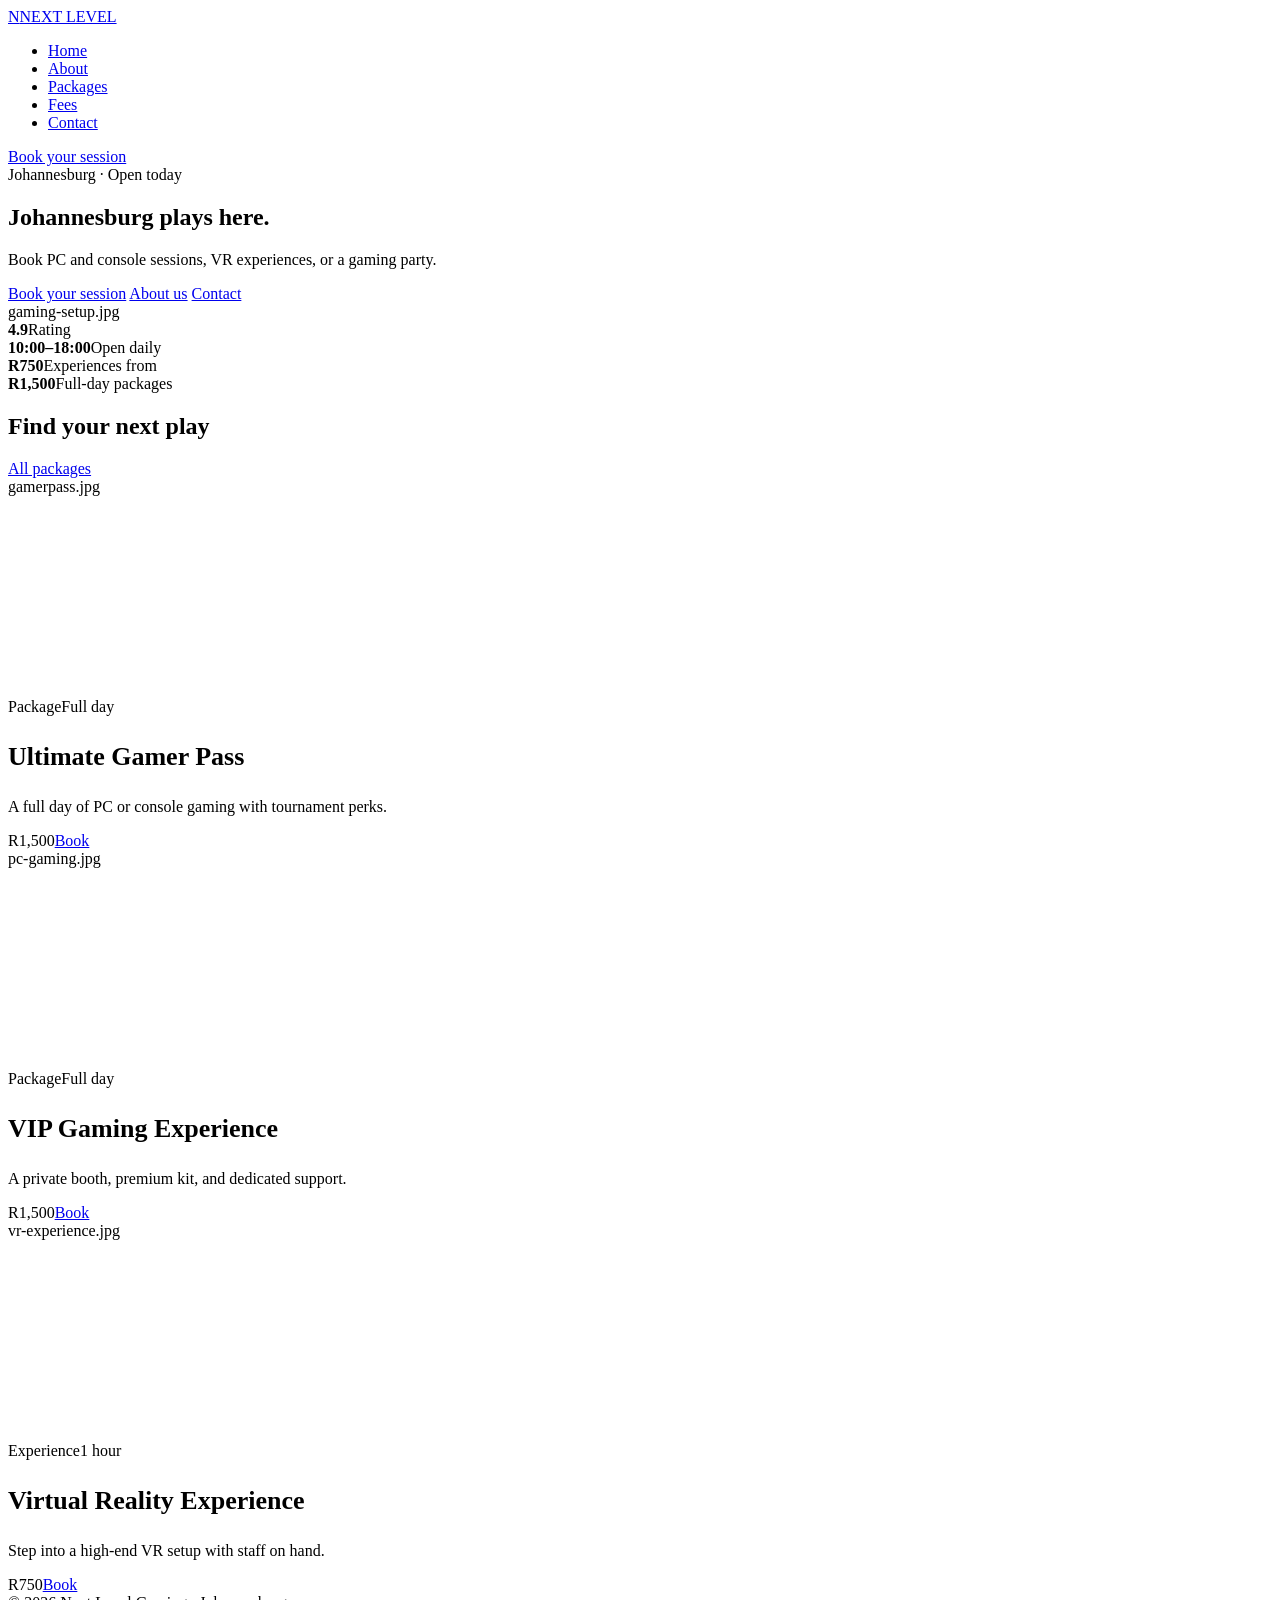
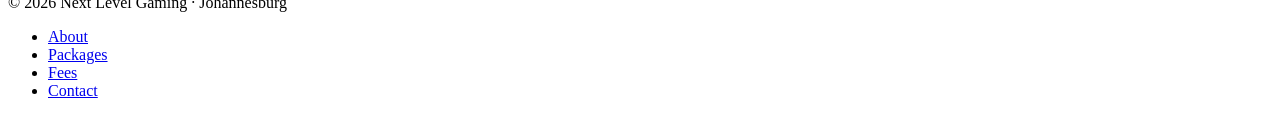
==== index.html @ 725947ea "first commit" ====
<!DOCTYPE html>
<html lang="en">
<head>
  <meta charset="UTF-8">
  <meta name="viewport" content="width=device-width, initial-scale=1.0">
  <title>Next Level Gaming | Johannesburg</title>
  <link rel="preconnect" href="https://fonts.googleapis.com">
  <link rel="preconnect" href="https://fonts.gstatic.com" crossorigin>
  <link href="https://fonts.googleapis.com/css2?family=Gelasio:wght@700&family=Inter:wght@400;500;600;700&family=JetBrains+Mono&display=swap" rel="stylesheet">

</head>
<body>
  <header>
    <div class="container nav-bar">
      <a href="index.html" class="logo"><span class="logo-mark">N</span><span class="logo-text">NEXT LEVEL</span></a>
      <nav aria-label="Main">
        <ul>
          <li><a href="index.html" aria-current="page">Home</a></li>
          <li><a href="about.html">About</a></li>
          <li><a href="courses.html">Packages</a></li>
          <li><a href="fees.html">Fees</a></li>
          <li><a href="contact.html">Contact</a></li>
        </ul>
      </nav>
      <div class="nav-actions"><a href="courses.html" class="btn serif-btn">Book your session</a></div>
    </div>
  </header>

  <main>
    <section class="container hero">
      <div>
        <span class="eyebrow">Johannesburg · Open today</span>
        <h1>Johannesburg plays here.</h1>
        <p class="lead">Book PC and console sessions, VR experiences, or a gaming party.</p>
        <div class="hero-actions">
          <a href="courses.html" class="btn serif-btn">Book your session</a>
          <a href="about.html" class="btn-outline">About us</a>
          <a href="contact.html" class="btn-outline">Contact</a>
        </div>
      </div>
      <div class="img" role="img" aria-label="Photo of the gaming setup">gaming-setup.jpg</div>
    </section>

    <section class="container stats" aria-label="Quick facts">
      <div class="stat"><strong>4.9</strong><span>Rating</span></div>
      <div class="stat"><strong>10:00–18:00</strong><span>Open daily</span></div>
      <div class="stat"><strong>R750</strong><span>Experiences from</span></div>
      <div class="stat"><strong>R1,500</strong><span>Full-day packages</span></div>
    </section>

    <section class="container featured">
      <div class="section-head">
        <h2>Find your next play</h2>
        <a href="courses.html">All packages</a>
      </div>
      <div class="grid">
        <article class="card">
          <div class="img" style="height: 220px">gamerpass.jpg</div>
          <div class="meta"><span class="eyebrow">Package</span><span>Full day</span></div>
          <h3 style="font-size: 26px">Ultimate Gamer Pass</h3>
          <p>A full day of PC or console gaming with tournament perks.</p>
          <div class="price-row"><span class="price">R1,500</span><a href="courses.html" class="btn">Book</a></div>
        </article>
        <article class="card">
          <div class="img" style="height: 220px">pc-gaming.jpg</div>
          <div class="meta"><span class="eyebrow">Package</span><span>Full day</span></div>
          <h3 style="font-size: 26px">VIP Gaming Experience</h3>
          <p>A private booth, premium kit, and dedicated support.</p>
          <div class="price-row"><span class="price">R1,500</span><a href="courses.html" class="btn">Book</a></div>
        </article>
        <article class="card">
          <div class="img" style="height: 220px">vr-experience.jpg</div>
          <div class="meta"><span class="eyebrow experience">Experience</span><span>1 hour</span></div>
          <h3 style="font-size: 26px">Virtual Reality Experience</h3>
          <p>Step into a high-end VR setup with staff on hand.</p>
          <div class="price-row"><span class="price">R750</span><a href="courses.html" class="btn">Book</a></div>
        </article>
      </div>
    </section>
  </main>

  <footer>
    <div class="container footer-row">
      <span>© 2026 Next Level Gaming · Johannesburg</span>
      <ul>
        <li><a href="about.html">About</a></li>
        <li><a href="courses.html">Packages</a></li>
        <li><a href="fees.html">Fees</a></li>
        <li><a href="contact.html">Contact</a></li>
      </ul>
    </div>
  </footer>
</body>
</html>
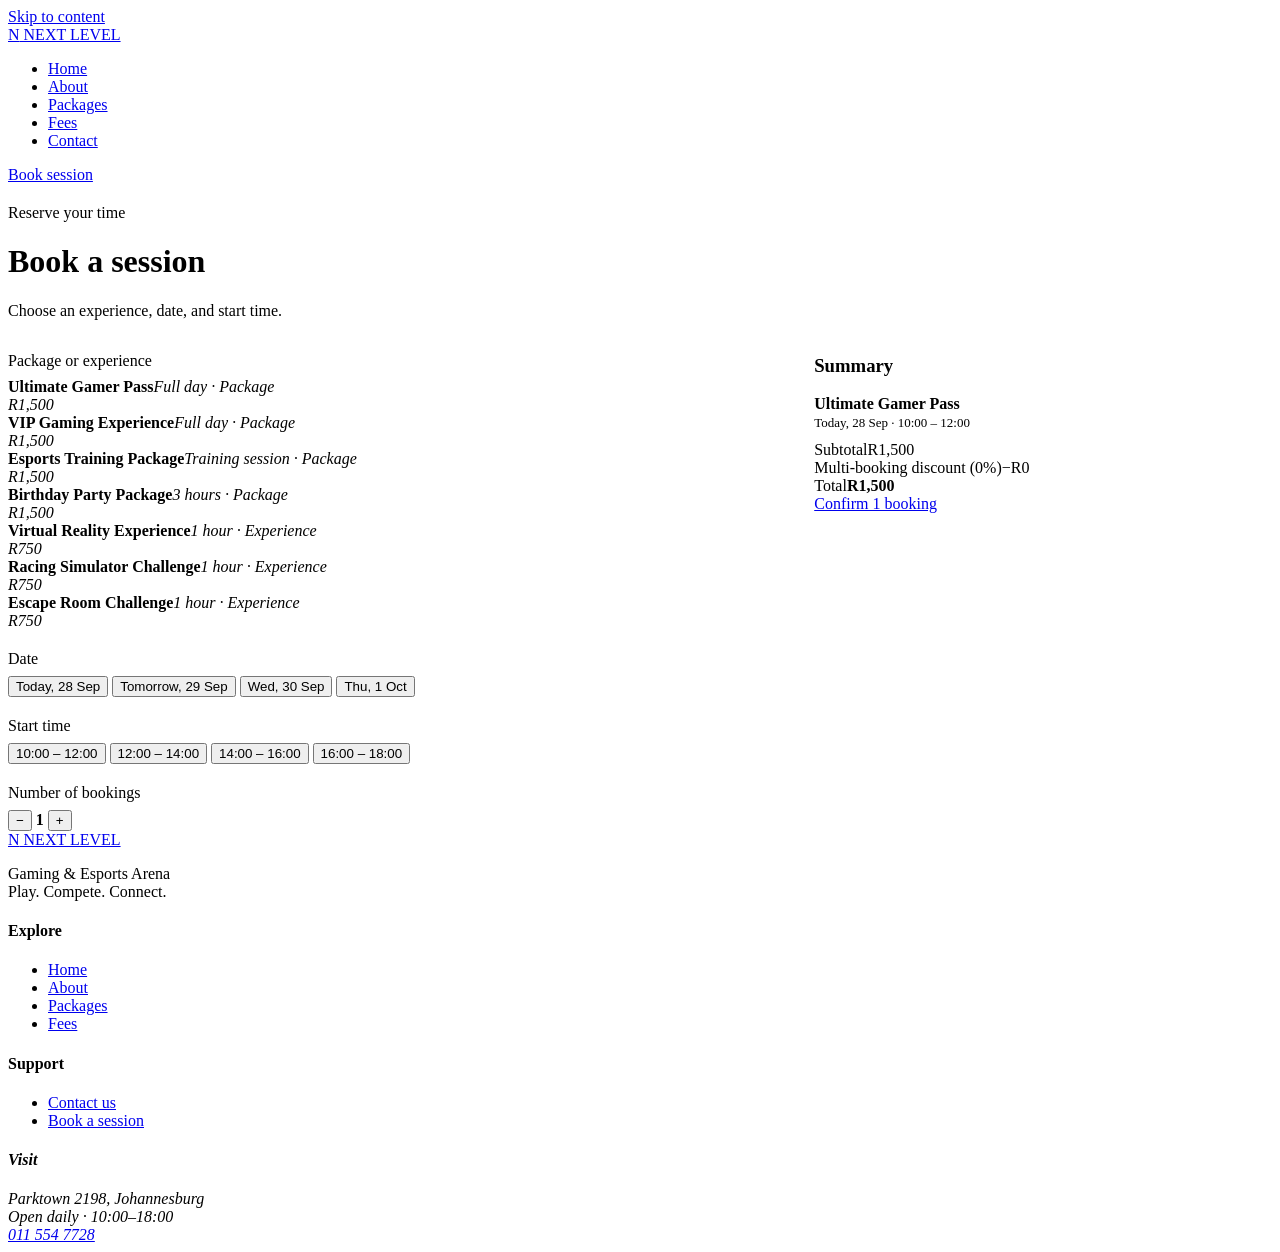
==== commit 2b7800c3: "Fix broken code in html page" ====
--- a/index.html
+++ b/index.html
@@ -2,93 +2,148 @@
 <html lang="en">
 <head>
   <meta charset="UTF-8">
-  <meta name="viewport" content="width=device-width, initial-scale=1.0">
-  <title>Next Level Gaming | Johannesburg</title>
+  <meta name="viewport" content="width=device-width, initial-scale=1">
+  <title>Fees & Booking — Next Level Arena</title>
   <link rel="preconnect" href="https://fonts.googleapis.com">
   <link rel="preconnect" href="https://fonts.gstatic.com" crossorigin>
-  <link href="https://fonts.googleapis.com/css2?family=Gelasio:wght@700&family=Inter:wght@400;500;600;700&family=JetBrains+Mono&display=swap" rel="stylesheet">
-
+  <link href="https://fonts.googleapis.com/css2?family=Rajdhani:wght@600;700&display=swap" rel="stylesheet">
+  <link rel="stylesheet" href="styles.css">
 </head>
 <body>
-  <header>
-    <div class="container nav-bar">
-      <a href="index.html" class="logo"><span class="logo-mark">N</span><span class="logo-text">NEXT LEVEL</span></a>
-      <nav aria-label="Main">
-        <ul>
-          <li><a href="index.html" aria-current="page">Home</a></li>
-          <li><a href="about.html">About</a></li>
-          <li><a href="courses.html">Packages</a></li>
-          <li><a href="fees.html">Fees</a></li>
-          <li><a href="contact.html">Contact</a></li>
-        </ul>
-      </nav>
-      <div class="nav-actions"><a href="courses.html" class="btn serif-btn">Book your session</a></div>
+<a class="skip-link" href="#main">Skip to content</a>
+
+<header class="site-header container">
+  <a class="logo" href="index.html"><span class="logo-mark">N</span> NEXT LEVEL</a>
+  <nav class="main-nav" aria-label="Main">
+    <ul>
+      <li><a href="index.html">Home</a></li>
+      <li><a href="about.html">About</a></li>
+      <li><a href="packages.html">Packages</a></li>
+      <li><a href="fees.html" aria-current="page">Fees</a></li>
+      <li><a href="contact.html">Contact</a></li>
+    </ul>
+  </nav>
+  <div class="header-actions">
+    <a class="btn btn-primary" href="fees.html">Book session</a>
+  </div>
+</header>
+
+<main id="main" class="container">
+
+  <header class="section-head" style="margin-top: 20px;">
+    <div>
+      <p class="eyebrow">Reserve your time</p>
+      <h1>Book a session</h1>
+      <p class="lead">Choose an experience, date, and start time.</p>
     </div>
   </header>
 
-  <main>
-    <section class="container hero">
-      <div>
-        <span class="eyebrow">Johannesburg · Open today</span>
-        <h1>Johannesburg plays here.</h1>
-        <p class="lead">Book PC and console sessions, VR experiences, or a gaming party.</p>
-        <div class="hero-actions">
-          <a href="courses.html" class="btn serif-btn">Book your session</a>
-          <a href="about.html" class="btn-outline">About us</a>
-          <a href="contact.html" class="btn-outline">Contact</a>
+  <div style="display:grid; grid-template-columns:1.7fr 1fr; gap:28px; align-items:start;">
+
+    <!-- LEFT: SELECTION -->
+    <div>
+      <p class="eyebrow" style="margin-bottom: 8px;">Package or experience</p>
+      <div class="option-list">
+        <div class="option selected">
+          <div><b>Ultimate Gamer Pass</b><i>Full day · Package</i></div>
+          <em>R1,500</em>
+        </div>
+        <div class="option">
+          <div><b>VIP Gaming Experience</b><i>Full day · Package</i></div>
+          <em>R1,500</em>
+        </div>
+        <div class="option">
+          <div><b>Esports Training Package</b><i>Training session · Package</i></div>
+          <em>R1,500</em>
+        </div>
+        <div class="option">
+          <div><b>Birthday Party Package</b><i>3 hours · Package</i></div>
+          <em>R1,500</em>
+        </div>
+        <div class="option">
+          <div><b>Virtual Reality Experience</b><i>1 hour · Experience</i></div>
+          <em>R750</em>
+        </div>
+        <div class="option">
+          <div><b>Racing Simulator Challenge</b><i>1 hour · Experience</i></div>
+          <em>R750</em>
+        </div>
+        <div class="option">
+          <div><b>Escape Room Challenge</b><i>1 hour · Experience</i></div>
+          <em>R750</em>
         </div>
       </div>
-      <div class="img" role="img" aria-label="Photo of the gaming setup">gaming-setup.jpg</div>
-    </section>
 
-    <section class="container stats" aria-label="Quick facts">
-      <div class="stat"><strong>4.9</strong><span>Rating</span></div>
-      <div class="stat"><strong>10:00–18:00</strong><span>Open daily</span></div>
-      <div class="stat"><strong>R750</strong><span>Experiences from</span></div>
-      <div class="stat"><strong>R1,500</strong><span>Full-day packages</span></div>
-    </section>
+      <p class="eyebrow" style="margin: 20px 0 8px;">Date</p>
+      <div class="chips">
+        <button class="active" type="button">Today, 28 Sep</button>
+        <button type="button">Tomorrow, 29 Sep</button>
+        <button type="button">Wed, 30 Sep</button>
+        <button type="button">Thu, 1 Oct</button>
+      </div>
 
-    <section class="container featured">
-      <div class="section-head">
-        <h2>Find your next play</h2>
-        <a href="courses.html">All packages</a>
+      <p class="eyebrow" style="margin: 20px 0 8px;">Start time</p>
+      <div class="chips">
+        <button class="active" type="button">10:00 – 12:00</button>
+        <button type="button">12:00 – 14:00</button>
+        <button type="button">14:00 – 16:00</button>
+        <button type="button">16:00 – 18:00</button>
       </div>
-      <div class="grid">
-        <article class="card">
-          <div class="img" style="height: 220px">gamerpass.jpg</div>
-          <div class="meta"><span class="eyebrow">Package</span><span>Full day</span></div>
-          <h3 style="font-size: 26px">Ultimate Gamer Pass</h3>
-          <p>A full day of PC or console gaming with tournament perks.</p>
-          <div class="price-row"><span class="price">R1,500</span><a href="courses.html" class="btn">Book</a></div>
-        </article>
-        <article class="card">
-          <div class="img" style="height: 220px">pc-gaming.jpg</div>
-          <div class="meta"><span class="eyebrow">Package</span><span>Full day</span></div>
-          <h3 style="font-size: 26px">VIP Gaming Experience</h3>
-          <p>A private booth, premium kit, and dedicated support.</p>
-          <div class="price-row"><span class="price">R1,500</span><a href="courses.html" class="btn">Book</a></div>
-        </article>
-        <article class="card">
-          <div class="img" style="height: 220px">vr-experience.jpg</div>
-          <div class="meta"><span class="eyebrow experience">Experience</span><span>1 hour</span></div>
-          <h3 style="font-size: 26px">Virtual Reality Experience</h3>
-          <p>Step into a high-end VR setup with staff on hand.</p>
-          <div class="price-row"><span class="price">R750</span><a href="courses.html" class="btn">Book</a></div>
-        </article>
+
+      <p class="eyebrow" style="margin: 20px 0 8px;">Number of bookings</p>
+      <div class="quantity">
+        <button type="button" aria-label="Decrease quantity">−</button>
+        <b>1</b>
+        <button type="button" aria-label="Increase quantity">+</button>
       </div>
-    </section>
-  </main>
+    </div>
 
-  <footer>
-    <div class="container footer-row">
-      <span>© 2026 Next Level Gaming · Johannesburg</span>
+    <!-- RIGHT: SUMMARY -->
+    <aside class="summary">
+      <h3>Summary</h3>
+      <b style="font-family: var(--font-head); font-size: 16px;">Ultimate Gamer Pass</b>
+      <p style="color: var(--dim); font-size: 13px; margin: 2px 0 10px;">Today, 28 Sep · 10:00 – 12:00</p>
+
+      <div class="row"><span>Subtotal</span><span>R1,500</span></div>
+      <div class="row"><span>Multi-booking discount (0%)</span><span style="color: var(--li);">−R0</span></div>
+      <div class="row total"><span>Total</span><b>R1,500</b></div>
+
+      <a class="btn btn-primary" href="#">Confirm 1 booking</a>
+    </aside>
+
+  </div>
+
+</main>
+
+<footer class="site-footer">
+  <div class="container footer-grid">
+    <div>
+      <a class="logo" href="index.html"><span class="logo-mark">N</span> NEXT LEVEL</a>
+      <p>Gaming &amp; Esports Arena<br>Play. Compete. Connect.</p>
+    </div>
+    <nav aria-label="Explore">
+      <h4>Explore</h4>
       <ul>
+        <li><a href="index.html">Home</a></li>
         <li><a href="about.html">About</a></li>
-        <li><a href="courses.html">Packages</a></li>
+        <li><a href="packages.html">Packages</a></li>
         <li><a href="fees.html">Fees</a></li>
-        <li><a href="contact.html">Contact</a></li>
       </ul>
-    </div>
-  </footer>
+    </nav>
+    <nav aria-label="Support">
+      <h4>Support</h4>
+      <ul>
+        <li><a href="contact.html">Contact us</a></li>
+        <li><a href="fees.html">Book a session</a></li>
+      </ul>
+    </nav>
+    <address>
+      <h4>Visit</h4>
+      Parktown 2198, Johannesburg<br>
+      Open daily · 10:00–18:00<br>
+      <a href="tel:+27115547728">011 554 7728</a>
+    </address>
+  </div>
+</footer>
 </body>
 </html>
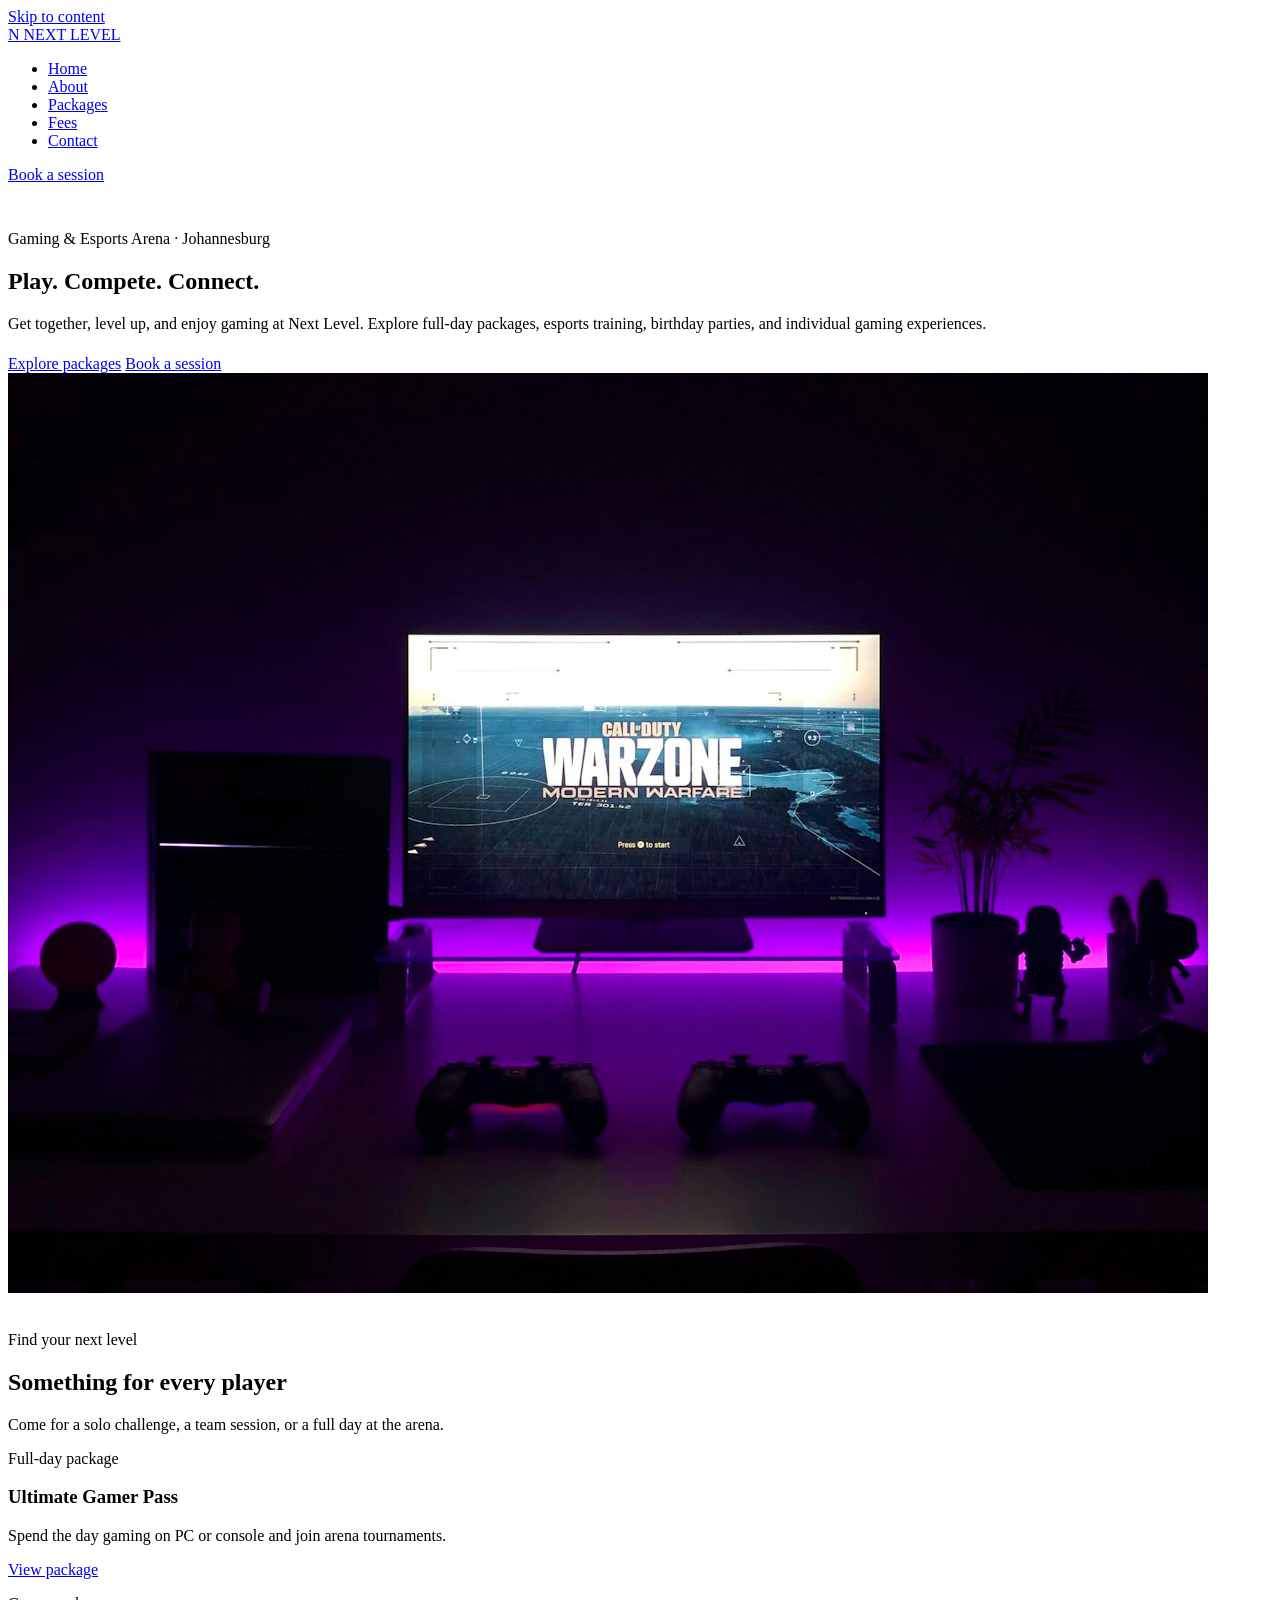
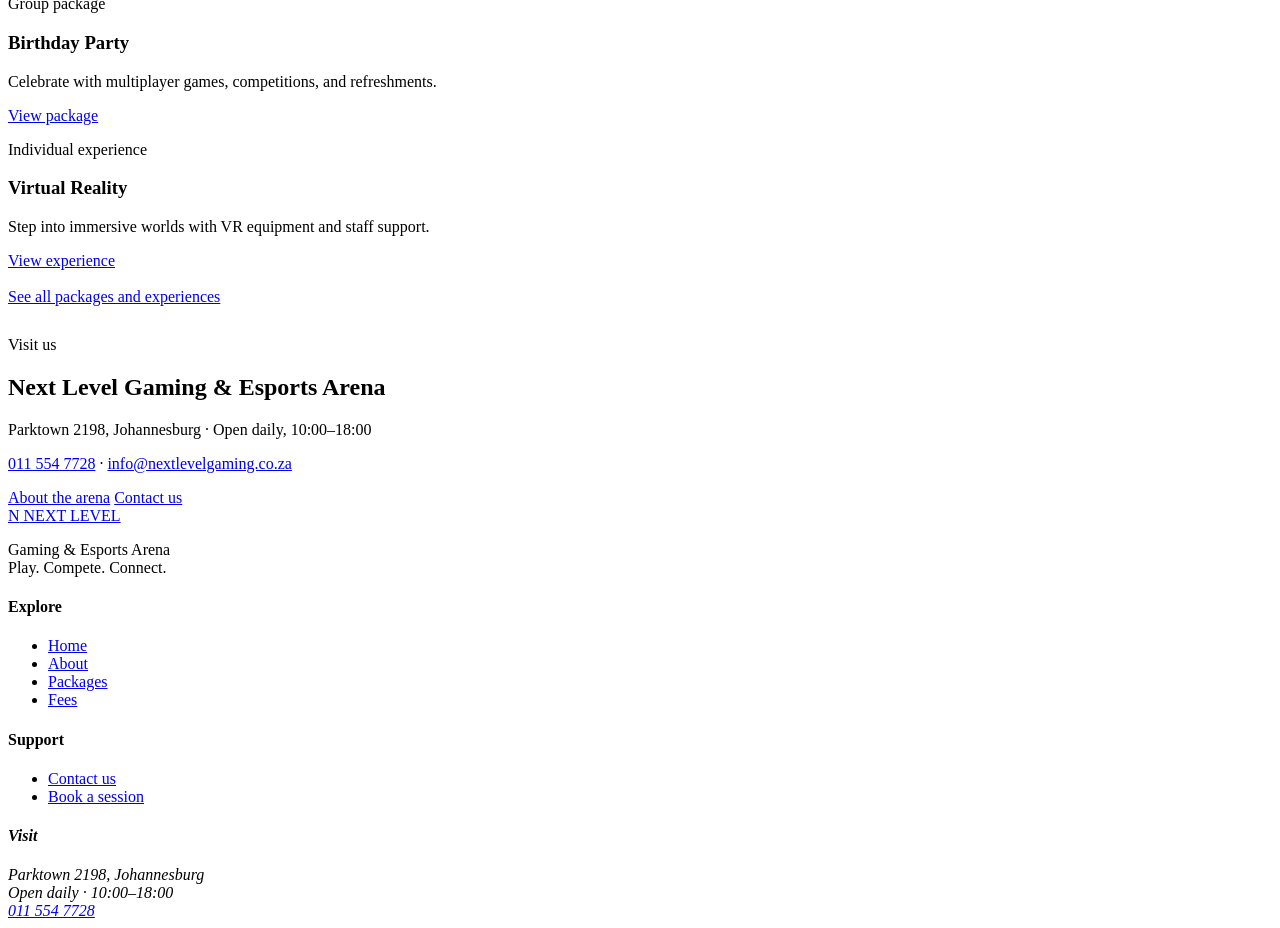
==== commit 965c0951: "Editing index.html" ====
--- a/index.html
+++ b/index.html
@@ -3,147 +3,118 @@
 <head>
   <meta charset="UTF-8">
   <meta name="viewport" content="width=device-width, initial-scale=1">
-  <title>Fees & Booking — Next Level Arena</title>
+  <title>Next Level Gaming &amp; Esports Arena</title>
   <link rel="preconnect" href="https://fonts.googleapis.com">
   <link rel="preconnect" href="https://fonts.gstatic.com" crossorigin>
   <link href="https://fonts.googleapis.com/css2?family=Rajdhani:wght@600;700&display=swap" rel="stylesheet">
   <link rel="stylesheet" href="styles.css">
 </head>
 <body>
-<a class="skip-link" href="#main">Skip to content</a>
+  <a class="skip-link" href="#main">Skip to content</a>
 
-<header class="site-header container">
-  <a class="logo" href="index.html"><span class="logo-mark">N</span> NEXT LEVEL</a>
-  <nav class="main-nav" aria-label="Main">
-    <ul>
-      <li><a href="index.html">Home</a></li>
-      <li><a href="about.html">About</a></li>
-      <li><a href="packages.html">Packages</a></li>
-      <li><a href="fees.html" aria-current="page">Fees</a></li>
-      <li><a href="contact.html">Contact</a></li>
-    </ul>
-  </nav>
-  <div class="header-actions">
-    <a class="btn btn-primary" href="fees.html">Book session</a>
-  </div>
-</header>
-
-<main id="main" class="container">
-
-  <header class="section-head" style="margin-top: 20px;">
-    <div>
-      <p class="eyebrow">Reserve your time</p>
-      <h1>Book a session</h1>
-      <p class="lead">Choose an experience, date, and start time.</p>
+  <header class="site-header container">
+    <a class="logo" href="index.html"><span class="logo-mark">N</span> NEXT LEVEL</a>
+    <nav class="main-nav" aria-label="Main">
+      <ul>
+        <li><a href="index.html" aria-current="page">Home</a></li>
+        <li><a href="about.html">About</a></li>
+        <li><a href="packages.html">Packages</a></li>
+        <li><a href="fees.html">Fees</a></li>
+        <li><a href="contact.html">Contact</a></li>
+      </ul>
+    </nav>
+    <div class="header-actions">
+      <a class="btn btn-primary" href="fees.html">Book a session</a>
     </div>
   </header>
 
-  <div style="display:grid; grid-template-columns:1.7fr 1fr; gap:28px; align-items:start;">
-
-    <!-- LEFT: SELECTION -->
-    <div>
-      <p class="eyebrow" style="margin-bottom: 8px;">Package or experience</p>
-      <div class="option-list">
-        <div class="option selected">
-          <div><b>Ultimate Gamer Pass</b><i>Full day · Package</i></div>
-          <em>R1,500</em>
-        </div>
-        <div class="option">
-          <div><b>VIP Gaming Experience</b><i>Full day · Package</i></div>
-          <em>R1,500</em>
-        </div>
-        <div class="option">
-          <div><b>Esports Training Package</b><i>Training session · Package</i></div>
-          <em>R1,500</em>
-        </div>
-        <div class="option">
-          <div><b>Birthday Party Package</b><i>3 hours · Package</i></div>
-          <em>R1,500</em>
-        </div>
-        <div class="option">
-          <div><b>Virtual Reality Experience</b><i>1 hour · Experience</i></div>
-          <em>R750</em>
-        </div>
-        <div class="option">
-          <div><b>Racing Simulator Challenge</b><i>1 hour · Experience</i></div>
-          <em>R750</em>
-        </div>
-        <div class="option">
-          <div><b>Escape Room Challenge</b><i>1 hour · Experience</i></div>
-          <em>R750</em>
+  <!-- Introduce the arena and direct visitors to the main next steps. -->
+  <main id="main" class="container">
+    <section class="hero" style="padding-top: 30px;">
+      <div>
+        <p class="eyebrow">Gaming &amp; Esports Arena · Johannesburg</p>
+        <h1>Play. Compete. Connect.</h1>
+        <p class="lead">Get together, level up, and enjoy gaming at Next Level. Explore full-day packages, esports training, birthday parties, and individual gaming experiences.</p>
+        <div class="header-actions" style="margin-top: 22px;">
+          <a class="btn btn-primary" href="packages.html">Explore packages</a>
+          <a class="btn" href="fees.html">Book a session</a>
         </div>
       </div>
+      <img src="assets/gaming-setup.jpg" alt="Gaming setup at Next Level Arena">
+    </section>
 
-      <p class="eyebrow" style="margin: 20px 0 8px;">Date</p>
-      <div class="chips">
-        <button class="active" type="button">Today, 28 Sep</button>
-        <button type="button">Tomorrow, 29 Sep</button>
-        <button type="button">Wed, 30 Sep</button>
-        <button type="button">Thu, 1 Oct</button>
+    <!-- Highlight a few offerings and link to the full package listing. -->
+    <section style="margin-top: 34px;">
+      <div class="section-head">
+        <div>
+          <p class="eyebrow">Find your next level</p>
+          <h2>Something for every player</h2>
+          <p class="lead">Come for a solo challenge, a team session, or a full day at the arena.</p>
+        </div>
       </div>
+      <div class="grid">
+        <article class="card">
+          <p class="eyebrow">Full-day package</p>
+          <h3>Ultimate Gamer Pass</h3>
+          <p>Spend the day gaming on PC or console and join arena tournaments.</p>
+          <a class="btn" href="Ultimate%20gamer%20pass.html">View package</a>
+        </article>
+        <article class="card">
+          <p class="eyebrow">Group package</p>
+          <h3>Birthday Party</h3>
+          <p>Celebrate with multiplayer games, competitions, and refreshments.</p>
+          <a class="btn" href="Birthday%20Party%20package.html">View package</a>
+        </article>
+        <article class="card">
+          <p class="eyebrow experience">Individual experience</p>
+          <h3>Virtual Reality</h3>
+          <p>Step into immersive worlds with VR equipment and staff support.</p>
+          <a class="btn" href="Virtual%20Reality.html">View experience</a>
+        </article>
+      </div>
+      <p style="margin-top: 18px;"><a href="packages.html">See all packages and experiences</a></p>
+    </section>
 
-      <p class="eyebrow" style="margin: 20px 0 8px;">Start time</p>
-      <div class="chips">
-        <button class="active" type="button">10:00 – 12:00</button>
-        <button type="button">12:00 – 14:00</button>
-        <button type="button">14:00 – 16:00</button>
-        <button type="button">16:00 – 18:00</button>
+    <!-- Share key venue details and make contacting the arena straightforward. -->
+    <section class="card" style="margin-top: 30px;">
+      <p class="eyebrow">Visit us</p>
+      <h2>Next Level Gaming &amp; Esports Arena</h2>
+      <p>Parktown 2198, Johannesburg · Open daily, 10:00–18:00</p>
+      <p><a href="tel:+27115547728">011 554 7728</a> · <a href="mailto:info@nextlevelgaming.co.za">info@nextlevelgaming.co.za</a></p>
+      <a class="btn" href="about.html">About the arena</a>
+      <a class="btn" href="contact.html">Contact us</a>
+    </section>
+  </main>
+
+  <footer class="site-footer">
+    <div class="container footer-grid">
+      <div>
+        <a class="logo" href="index.html"><span class="logo-mark">N</span> NEXT LEVEL</a>
+        <p>Gaming &amp; Esports Arena<br>Play. Compete. Connect.</p>
       </div>
-
-      <p class="eyebrow" style="margin: 20px 0 8px;">Number of bookings</p>
-      <div class="quantity">
-        <button type="button" aria-label="Decrease quantity">−</button>
-        <b>1</b>
-        <button type="button" aria-label="Increase quantity">+</button>
-      </div>
+      <nav aria-label="Explore">
+        <h4>Explore</h4>
+        <ul>
+          <li><a href="index.html">Home</a></li>
+          <li><a href="about.html">About</a></li>
+          <li><a href="packages.html">Packages</a></li>
+          <li><a href="fees.html">Fees</a></li>
+        </ul>
+      </nav>
+      <nav aria-label="Support">
+        <h4>Support</h4>
+        <ul>
+          <li><a href="contact.html">Contact us</a></li>
+          <li><a href="fees.html">Book a session</a></li>
+        </ul>
+      </nav>
+      <address>
+        <h4>Visit</h4>
+        Parktown 2198, Johannesburg<br>
+        Open daily · 10:00–18:00<br>
+        <a href="tel:+27115547728">011 554 7728</a>
+      </address>
     </div>
-
-    <!-- RIGHT: SUMMARY -->
-    <aside class="summary">
-      <h3>Summary</h3>
-      <b style="font-family: var(--font-head); font-size: 16px;">Ultimate Gamer Pass</b>
-      <p style="color: var(--dim); font-size: 13px; margin: 2px 0 10px;">Today, 28 Sep · 10:00 – 12:00</p>
-
-      <div class="row"><span>Subtotal</span><span>R1,500</span></div>
-      <div class="row"><span>Multi-booking discount (0%)</span><span style="color: var(--li);">−R0</span></div>
-      <div class="row total"><span>Total</span><b>R1,500</b></div>
-
-      <a class="btn btn-primary" href="#">Confirm 1 booking</a>
-    </aside>
-
-  </div>
-
-</main>
-
-<footer class="site-footer">
-  <div class="container footer-grid">
-    <div>
-      <a class="logo" href="index.html"><span class="logo-mark">N</span> NEXT LEVEL</a>
-      <p>Gaming &amp; Esports Arena<br>Play. Compete. Connect.</p>
-    </div>
-    <nav aria-label="Explore">
-      <h4>Explore</h4>
-      <ul>
-        <li><a href="index.html">Home</a></li>
-        <li><a href="about.html">About</a></li>
-        <li><a href="packages.html">Packages</a></li>
-        <li><a href="fees.html">Fees</a></li>
-      </ul>
-    </nav>
-    <nav aria-label="Support">
-      <h4>Support</h4>
-      <ul>
-        <li><a href="contact.html">Contact us</a></li>
-        <li><a href="fees.html">Book a session</a></li>
-      </ul>
-    </nav>
-    <address>
-      <h4>Visit</h4>
-      Parktown 2198, Johannesburg<br>
-      Open daily · 10:00–18:00<br>
-      <a href="tel:+27115547728">011 554 7728</a>
-    </address>
-  </div>
-</footer>
+  </footer>
 </body>
-</html>+</html>
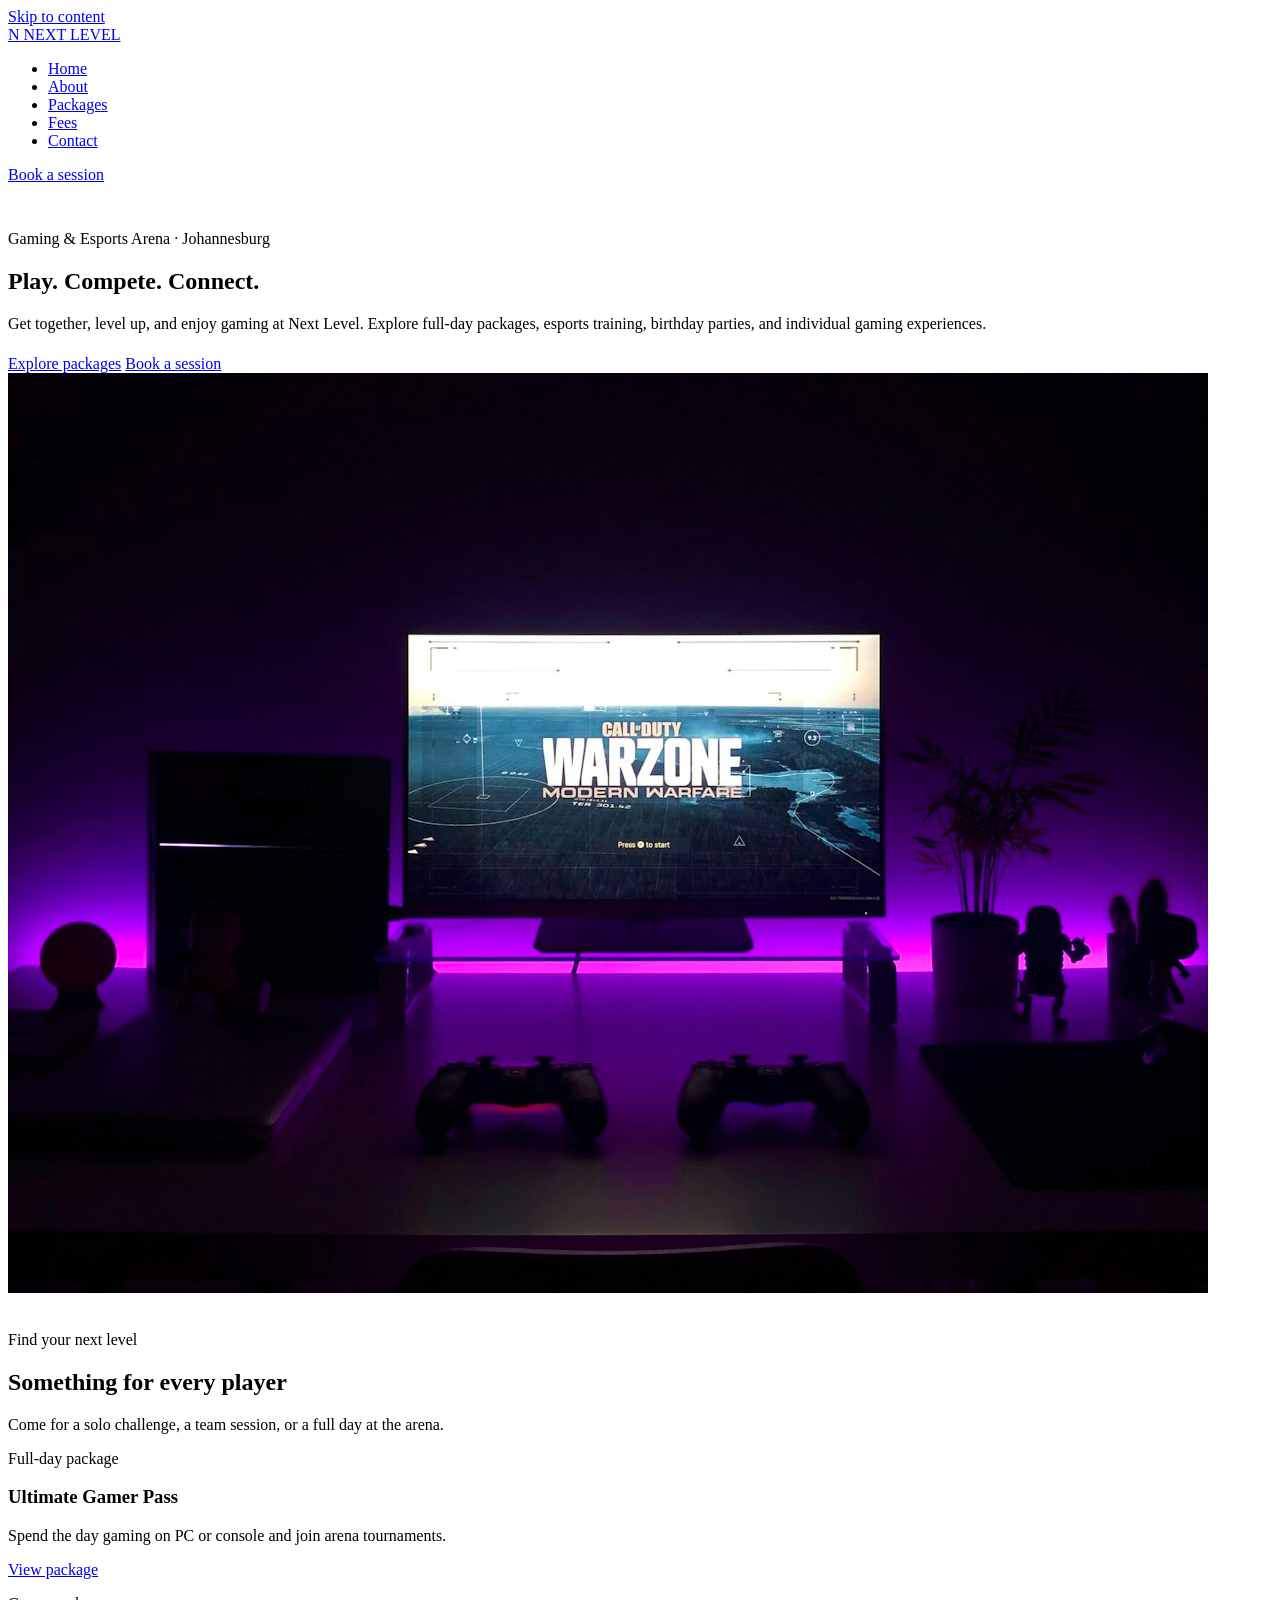
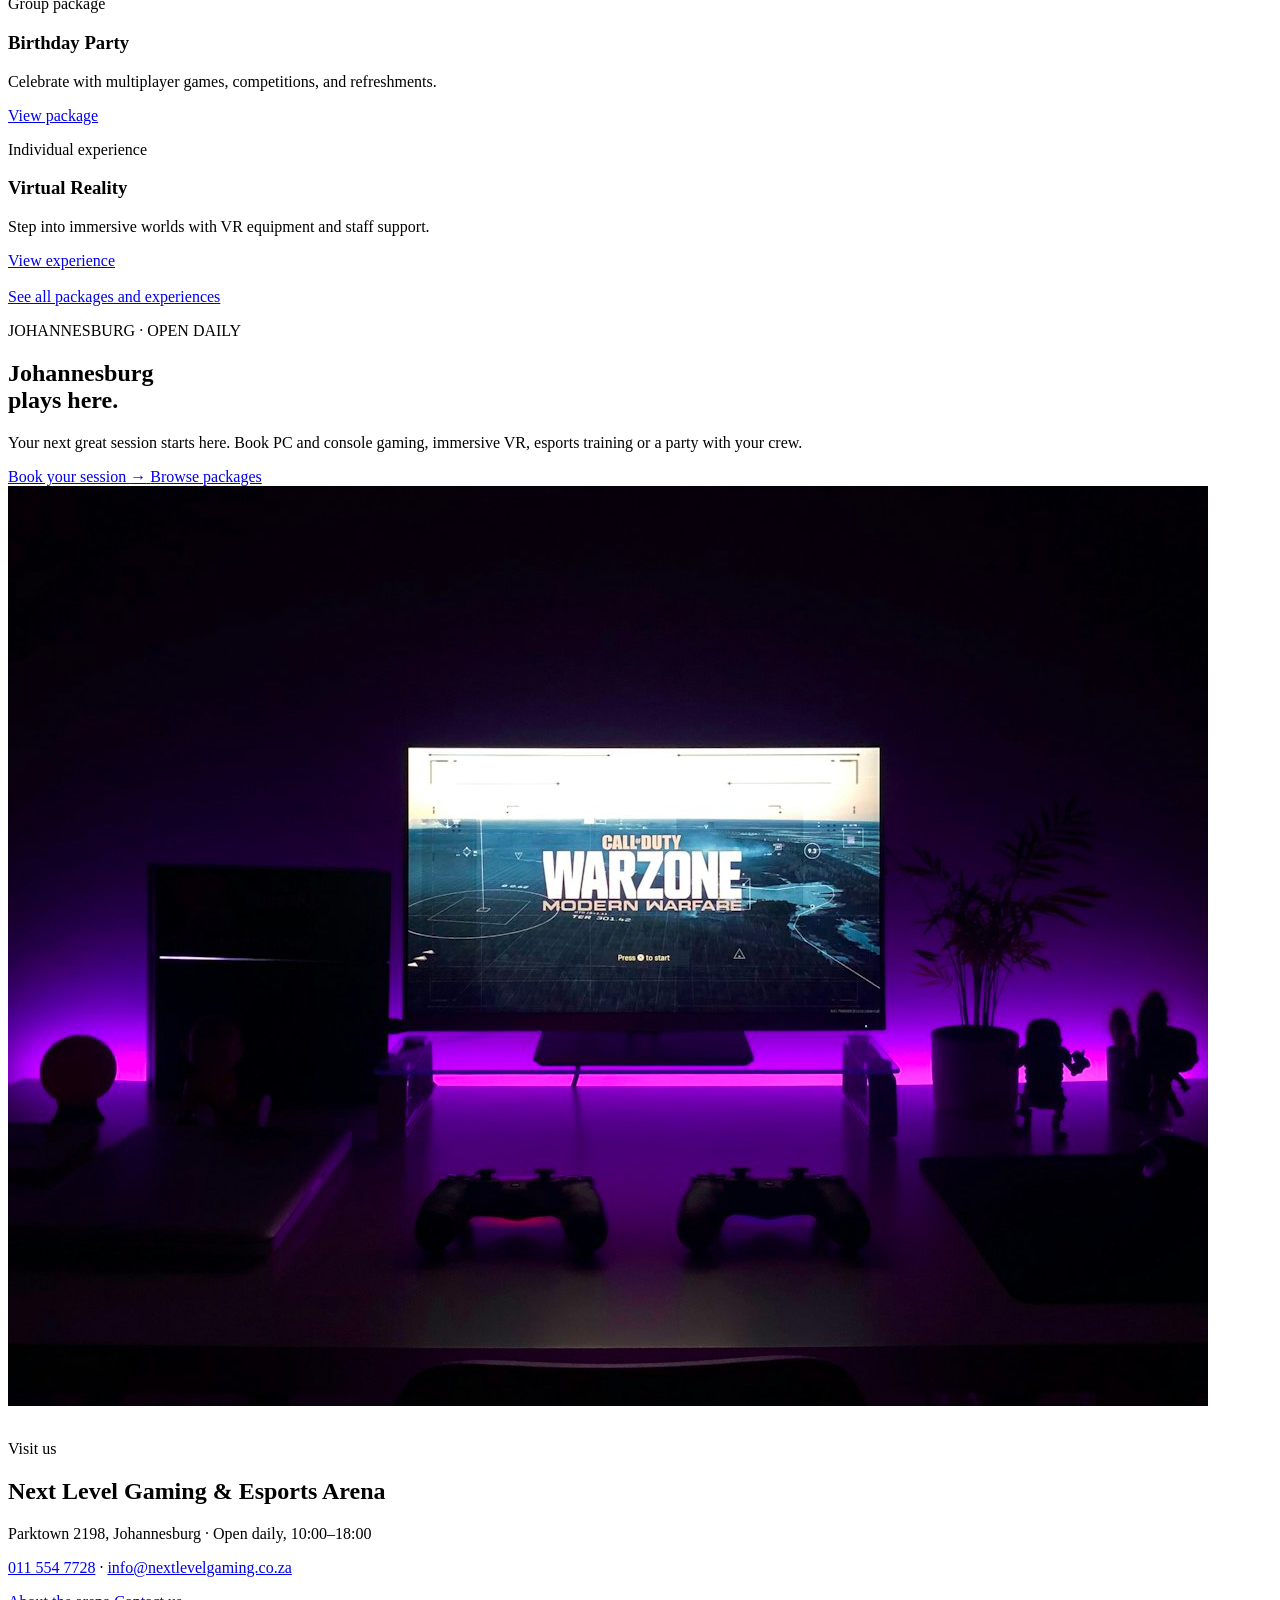
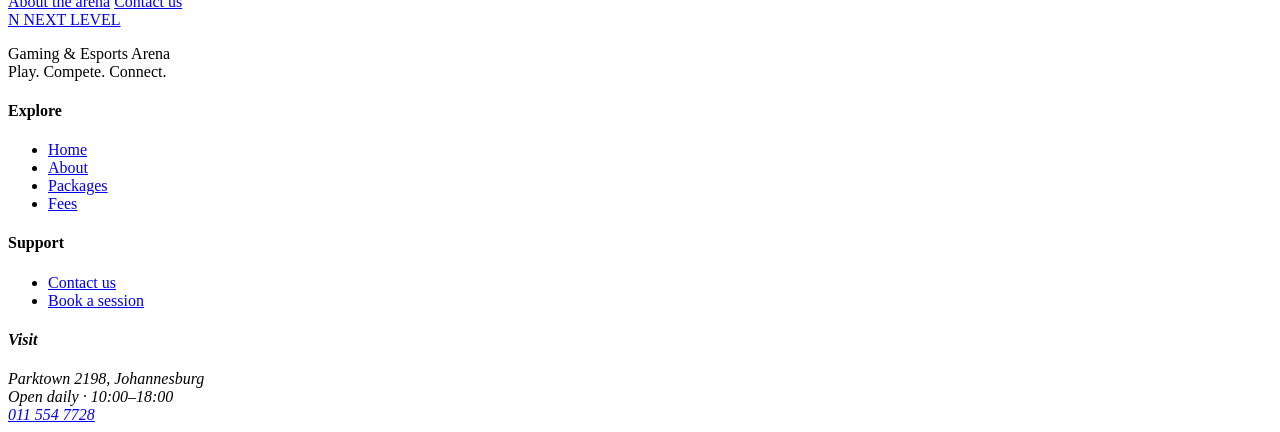
==== commit 8c7644b9: "Editing index.html" ====
--- a/index.html
+++ b/index.html
@@ -75,6 +75,34 @@
       <p style="margin-top: 18px;"><a href="packages.html">See all packages and experiences</a></p>
     </section>
 
+    <section class="container hero">
+      <div class="hero-copy">
+        <p class="eyebrow">
+          <span class="status-dot"></span> JOHANNESBURG · OPEN DAILY
+        </p>
+        <h1>Johannesburg<br>plays here.</h1>
+        <p class="lead">
+          Your next great session starts here. Book PC and console gaming,
+          immersive VR, esports training or a party with your crew.
+        </p>
+        <div class="button-row">
+          <a class="button button-primary" href="book.html">
+            Book your session <span aria-hidden="true">→</span>
+          </a>
+          <a class="button button-outline" href="courses.html">
+            Browse packages
+          </a>
+        </div>
+      </div>
+
+      <div class="hero-art">
+        <img
+          src="assets/gaming-setup.jpg"
+          alt="Neon-lit gaming station at Next Level Arena"
+        >
+      </div>
+    </section>
+
     <!-- Share key venue details and make contacting the arena straightforward. -->
     <section class="card" style="margin-top: 30px;">
       <p class="eyebrow">Visit us</p>
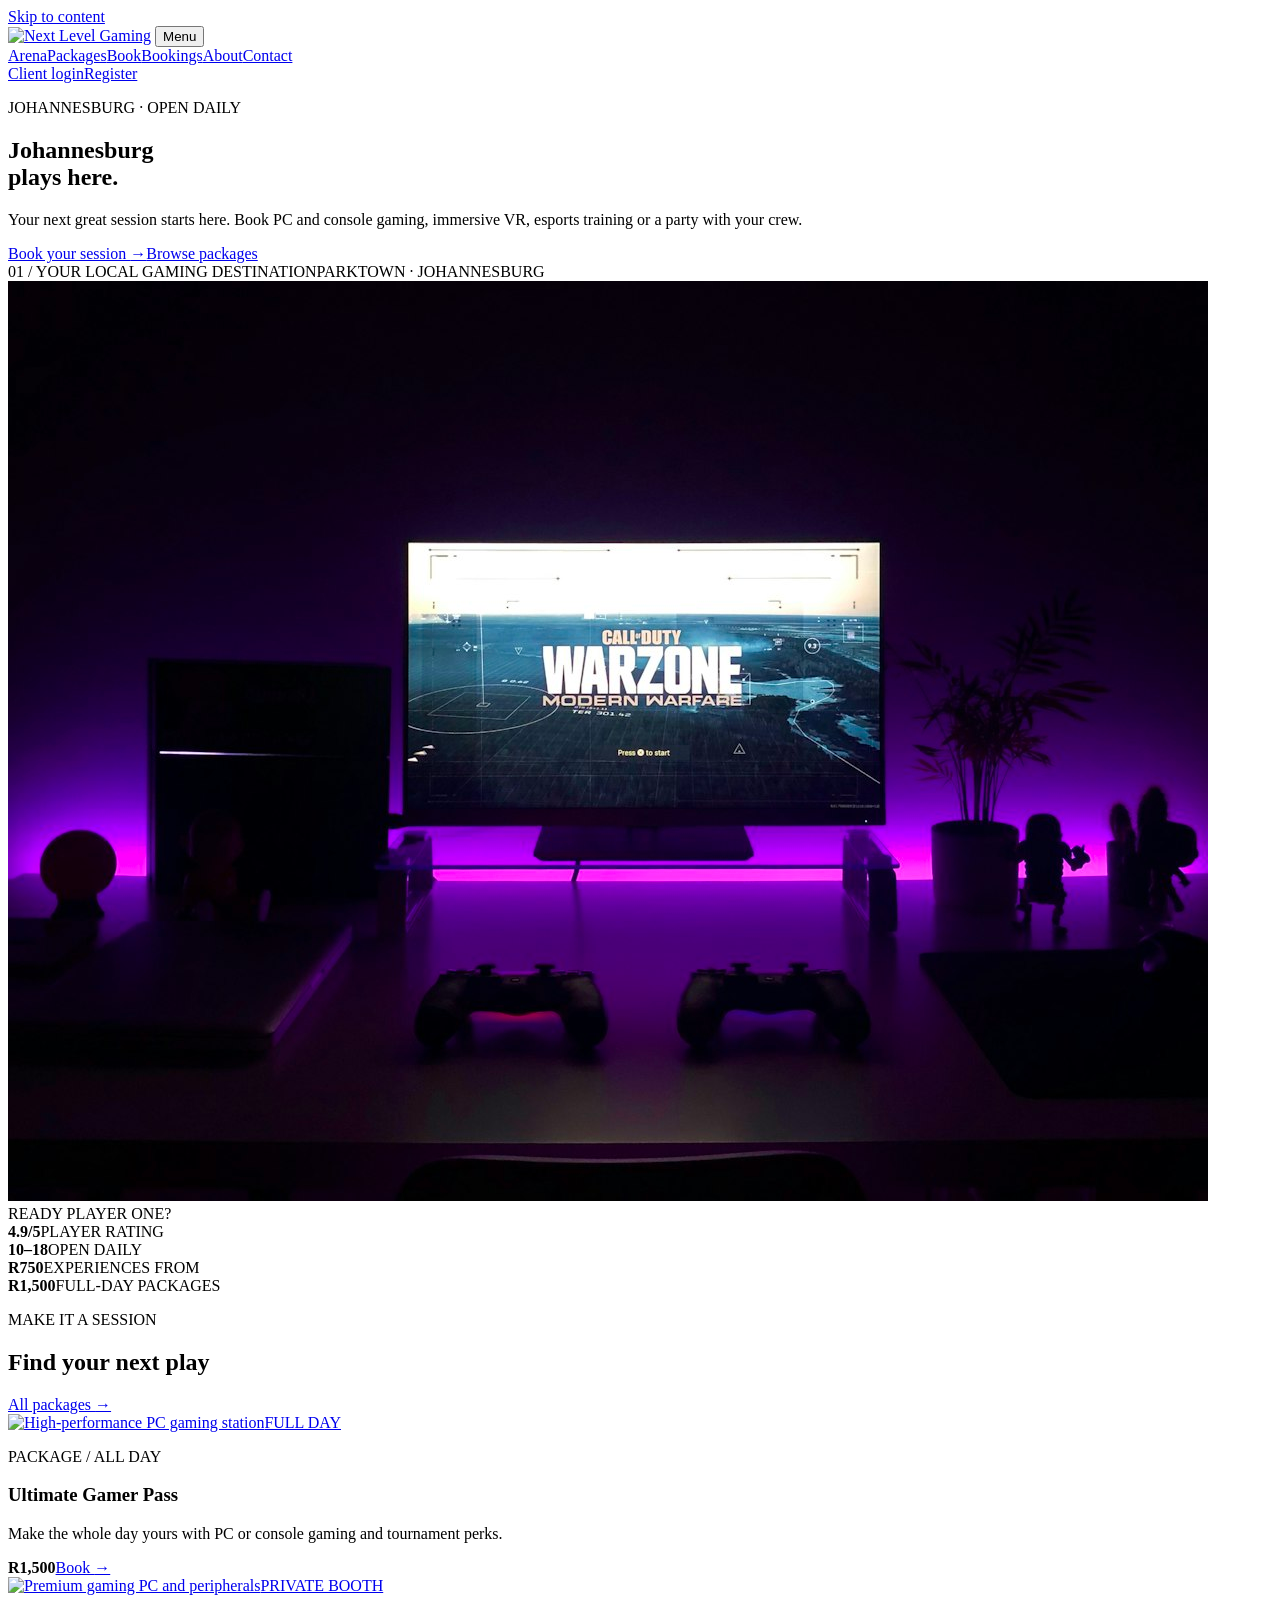
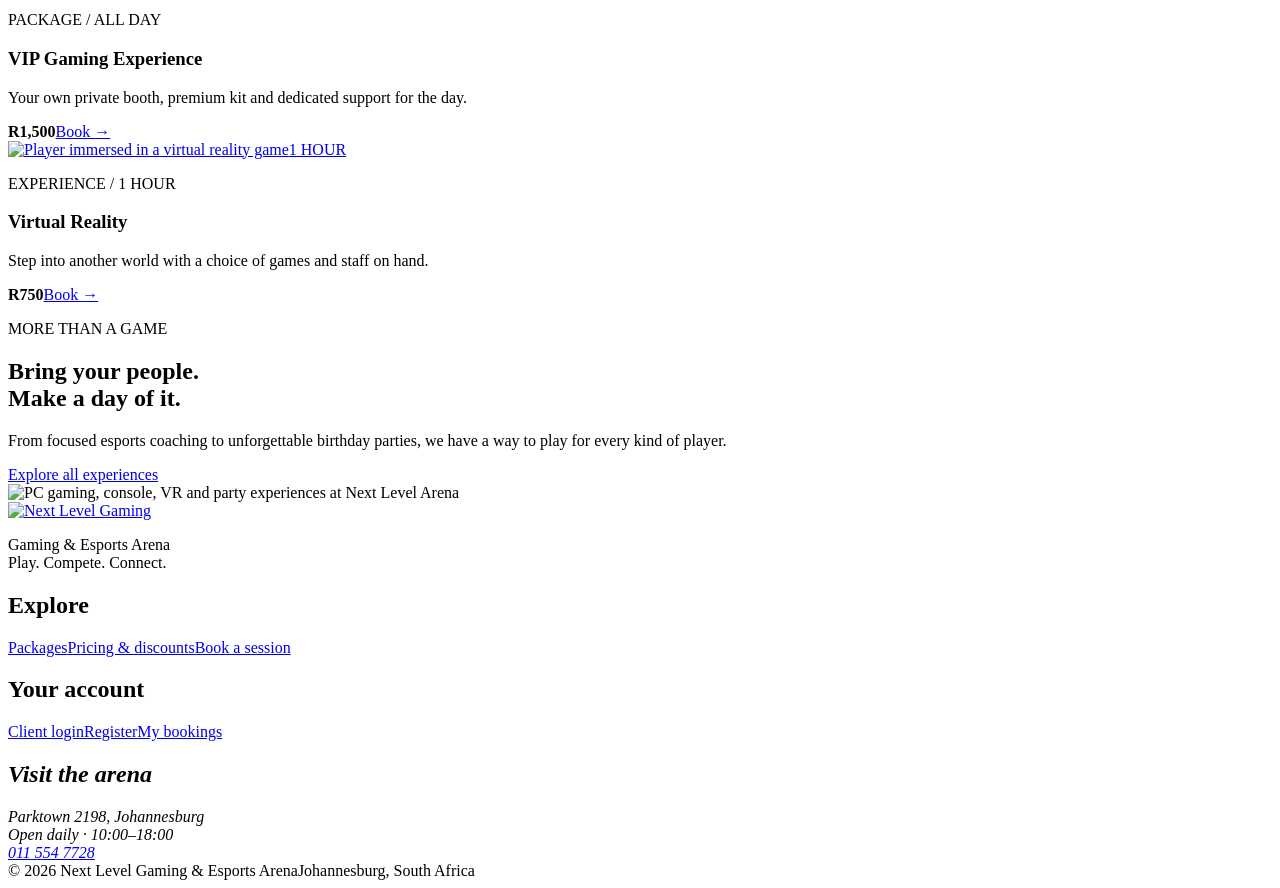
==== commit 8b99eae6: "Modifying index.html" ====
--- a/index.html
+++ b/index.html
@@ -1,148 +1,81 @@
-<!DOCTYPE html>
+<!doctype html>
 <html lang="en">
 <head>
-  <meta charset="UTF-8">
+  <meta charset="utf-8">
   <meta name="viewport" content="width=device-width, initial-scale=1">
-  <title>Next Level Gaming &amp; Esports Arena</title>
+  <meta name="theme-color" content="#07090d">
+  <meta name="description" content="Play, compete and connect at Next Level Gaming & Esports Arena in Johannesburg.">
+  <title>Next Level Gaming &amp; Esports Arena | Johannesburg</title>
   <link rel="preconnect" href="https://fonts.googleapis.com">
   <link rel="preconnect" href="https://fonts.gstatic.com" crossorigin>
-  <link href="https://fonts.googleapis.com/css2?family=Rajdhani:wght@600;700&display=swap" rel="stylesheet">
+  <link href="https://fonts.googleapis.com/css2?family=Rajdhani:wght@400;500;600;700&family=Inter:wght@400;500;600;700&display=swap" rel="stylesheet">
   <link rel="stylesheet" href="styles.css">
+  <script src="js/script.js" defer></script>
 </head>
 <body>
   <a class="skip-link" href="#main">Skip to content</a>
-
-  <header class="site-header container">
-    <a class="logo" href="index.html"><span class="logo-mark">N</span> NEXT LEVEL</a>
-    <nav class="main-nav" aria-label="Main">
-      <ul>
-        <li><a href="index.html" aria-current="page">Home</a></li>
-        <li><a href="about.html">About</a></li>
-        <li><a href="packages.html">Packages</a></li>
-        <li><a href="fees.html">Fees</a></li>
-        <li><a href="contact.html">Contact</a></li>
-      </ul>
-    </nav>
-    <div class="header-actions">
-      <a class="btn btn-primary" href="fees.html">Book a session</a>
+  <header class="site-header">
+    <div class="container header-inner">
+      <a class="brand" href="index.html" aria-label="Next Level Arena home"><img class="brand-logo" src="assets/next-level-logo.png" alt="Next Level Gaming"></a>
+      <button class="menu-toggle" type="button" aria-expanded="false" aria-controls="site-nav">Menu</button>
+      <nav class="site-nav" id="site-nav" aria-label="Main navigation">
+        <a href="index.html" aria-current="page">Arena</a><a href="courses.html">Packages</a><a href="book.html">Book</a><a href="bookings.html">Bookings</a><a href="about.html">About</a><a href="contact.html">Contact</a>
+      </nav>
+      <div class="header-actions"><a class="button button-quiet" href="account.html">Client login</a><a class="button button-primary button-small" href="account.html#register">Register</a></div>
     </div>
   </header>
 
-  <!-- Introduce the arena and direct visitors to the main next steps. -->
-  <main id="main" class="container">
-    <section class="hero" style="padding-top: 30px;">
-      <div>
-        <p class="eyebrow">Gaming &amp; Esports Arena · Johannesburg</p>
-        <h1>Play. Compete. Connect.</h1>
-        <p class="lead">Get together, level up, and enjoy gaming at Next Level. Explore full-day packages, esports training, birthday parties, and individual gaming experiences.</p>
-        <div class="header-actions" style="margin-top: 22px;">
-          <a class="btn btn-primary" href="packages.html">Explore packages</a>
-          <a class="btn" href="fees.html">Book a session</a>
-        </div>
-      </div>
-      <img src="assets/gaming-setup.jpg" alt="Gaming setup at Next Level Arena">
-    </section>
-
-    <!-- Highlight a few offerings and link to the full package listing. -->
-    <section style="margin-top: 34px;">
-      <div class="section-head">
-        <div>
-          <p class="eyebrow">Find your next level</p>
-          <h2>Something for every player</h2>
-          <p class="lead">Come for a solo challenge, a team session, or a full day at the arena.</p>
-        </div>
-      </div>
-      <div class="grid">
-        <article class="card">
-          <p class="eyebrow">Full-day package</p>
-          <h3>Ultimate Gamer Pass</h3>
-          <p>Spend the day gaming on PC or console and join arena tournaments.</p>
-          <a class="btn" href="Ultimate%20gamer%20pass.html">View package</a>
-        </article>
-        <article class="card">
-          <p class="eyebrow">Group package</p>
-          <h3>Birthday Party</h3>
-          <p>Celebrate with multiplayer games, competitions, and refreshments.</p>
-          <a class="btn" href="Birthday%20Party%20package.html">View package</a>
-        </article>
-        <article class="card">
-          <p class="eyebrow experience">Individual experience</p>
-          <h3>Virtual Reality</h3>
-          <p>Step into immersive worlds with VR equipment and staff support.</p>
-          <a class="btn" href="Virtual%20Reality.html">View experience</a>
-        </article>
-      </div>
-      <p style="margin-top: 18px;"><a href="packages.html">See all packages and experiences</a></p>
-    </section>
-
+  <main id="main">
     <section class="container hero">
       <div class="hero-copy">
-        <p class="eyebrow">
-          <span class="status-dot"></span> JOHANNESBURG · OPEN DAILY
-        </p>
+        <p class="eyebrow"><span class="status-dot"></span> JOHANNESBURG · OPEN DAILY</p>
         <h1>Johannesburg<br>plays here.</h1>
-        <p class="lead">
-          Your next great session starts here. Book PC and console gaming,
-          immersive VR, esports training or a party with your crew.
-        </p>
-        <div class="button-row">
-          <a class="button button-primary" href="book.html">
-            Book your session <span aria-hidden="true">→</span>
-          </a>
-          <a class="button button-outline" href="courses.html">
-            Browse packages
-          </a>
-        </div>
+        <p class="lead">Your next great session starts here. Book PC and console gaming, immersive VR, esports training or a party with your crew.</p>
+        <div class="button-row"><a class="button button-primary" href="book.html">Book your session <span aria-hidden="true">→</span></a><a class="button button-outline" href="courses.html">Browse packages</a></div>
+        <div class="hero-note"><span>01 / YOUR LOCAL GAMING DESTINATION</span><span>PARKTOWN · JOHANNESBURG</span></div>
       </div>
-
       <div class="hero-art">
-        <img
-          src="assets/gaming-setup.jpg"
-          alt="Neon-lit gaming station at Next Level Arena"
-        >
+        <img src="assets/gaming-setup.jpg" alt="Neon-lit gaming station at Next Level Arena">
+        <div class="image-caption"><span class="status-dot"></span> READY PLAYER ONE?</div>
       </div>
     </section>
 
-    <!-- Share key venue details and make contacting the arena straightforward. -->
-    <section class="card" style="margin-top: 30px;">
-      <p class="eyebrow">Visit us</p>
-      <h2>Next Level Gaming &amp; Esports Arena</h2>
-      <p>Parktown 2198, Johannesburg · Open daily, 10:00–18:00</p>
-      <p><a href="tel:+27115547728">011 554 7728</a> · <a href="mailto:info@nextlevelgaming.co.za">info@nextlevelgaming.co.za</a></p>
-      <a class="btn" href="about.html">About the arena</a>
-      <a class="btn" href="contact.html">Contact us</a>
+    <section class="container quick-facts" aria-label="Arena information">
+      <div><strong>4.9<span class="accent">/5</span></strong><span>PLAYER RATING</span></div>
+      <div><strong>10<span class="accent">–</span>18</strong><span>OPEN DAILY</span></div>
+      <div><strong>R750</strong><span>EXPERIENCES FROM</span></div>
+      <div><strong>R1,500</strong><span>FULL-DAY PACKAGES</span></div>
+    </section>
+
+    <section class="container section-block">
+      <div class="section-heading"><div><p class="eyebrow">MAKE IT A SESSION</p><h2>Find your next play</h2></div><a class="text-link" href="courses.html">All packages <span aria-hidden="true">→</span></a></div>
+      <div class="package-grid package-grid-home">
+        <article class="package-card">
+          <a class="package-image" href="book.html?package=gamer-pass"><img src="assets/gamerpass.jpg" alt="High-performance PC gaming station"><span class="image-tag">FULL DAY</span></a>
+          <div class="package-content"><p class="eyebrow">PACKAGE <span class="divider">/</span> ALL DAY</p><h3>Ultimate Gamer Pass</h3><p>Make the whole day yours with PC or console gaming and tournament perks.</p><div class="card-bottom"><strong class="price">R1,500</strong><a class="text-link" href="book.html?package=gamer-pass">Book <span aria-hidden="true">→</span></a></div></div>
+        </article>
+        <article class="package-card">
+          <a class="package-image" href="book.html?package=vip"><img src="assets/pc-gaming.jpg" alt="Premium gaming PC and peripherals"><span class="image-tag">PRIVATE BOOTH</span></a>
+          <div class="package-content"><p class="eyebrow">PACKAGE <span class="divider">/</span> ALL DAY</p><h3>VIP Gaming Experience</h3><p>Your own private booth, premium kit and dedicated support for the day.</p><div class="card-bottom"><strong class="price">R1,500</strong><a class="text-link" href="book.html?package=vip">Book <span aria-hidden="true">→</span></a></div></div>
+        </article>
+        <article class="package-card">
+          <a class="package-image" href="book.html?package=vr"><img src="assets/vr-experience.jpg" alt="Player immersed in a virtual reality game"><span class="image-tag">1 HOUR</span></a>
+          <div class="package-content"><p class="eyebrow eyebrow-purple">EXPERIENCE <span class="divider">/</span> 1 HOUR</p><h3>Virtual Reality</h3><p>Step into another world with a choice of games and staff on hand.</p><div class="card-bottom"><strong class="price price-purple">R750</strong><a class="text-link" href="book.html?package=vr">Book <span aria-hidden="true">→</span></a></div></div>
+        </article>
+      </div>
+    </section>
+
+    <section class="container feature-band">
+      <div><p class="eyebrow">MORE THAN A GAME</p><h2>Bring your people.<br>Make a day of it.</h2><p>From focused esports coaching to unforgettable birthday parties, we have a way to play for every kind of player.</p><a class="button button-primary" href="courses.html">Explore all experiences</a></div>
+      <img src="assets/package-promos.png" alt="PC gaming, console, VR and party experiences at Next Level Arena">
     </section>
   </main>
 
-  <footer class="site-footer">
-    <div class="container footer-grid">
-      <div>
-        <a class="logo" href="index.html"><span class="logo-mark">N</span> NEXT LEVEL</a>
-        <p>Gaming &amp; Esports Arena<br>Play. Compete. Connect.</p>
-      </div>
-      <nav aria-label="Explore">
-        <h4>Explore</h4>
-        <ul>
-          <li><a href="index.html">Home</a></li>
-          <li><a href="about.html">About</a></li>
-          <li><a href="packages.html">Packages</a></li>
-          <li><a href="fees.html">Fees</a></li>
-        </ul>
-      </nav>
-      <nav aria-label="Support">
-        <h4>Support</h4>
-        <ul>
-          <li><a href="contact.html">Contact us</a></li>
-          <li><a href="fees.html">Book a session</a></li>
-        </ul>
-      </nav>
-      <address>
-        <h4>Visit</h4>
-        Parktown 2198, Johannesburg<br>
-        Open daily · 10:00–18:00<br>
-        <a href="tel:+27115547728">011 554 7728</a>
-      </address>
-    </div>
-  </footer>
+  <footer class="site-footer"><div class="container footer-grid">
+    <div><a class="brand" href="index.html"><img class="brand-logo" src="assets/next-level-logo.png" alt="Next Level Gaming"></a><p>Gaming &amp; Esports Arena<br>Play. Compete. Connect.</p></div>
+    <nav aria-label="Explore"><h2>Explore</h2><a href="courses.html">Packages</a><a href="fees.html">Pricing &amp; discounts</a><a href="book.html">Book a session</a></nav>
+    <nav aria-label="Your account"><h2>Your account</h2><a href="account.html">Client login</a><a href="account.html#register">Register</a><a href="bookings.html">My bookings</a></nav>
+    <address><h2>Visit the arena</h2>Parktown 2198, Johannesburg<br>Open daily · 10:00–18:00<br><a href="tel:+27115547728">011 554 7728</a></address>
+  </div><div class="container footer-bottom"><span>© 2026 Next Level Gaming &amp; Esports Arena</span><span>Johannesburg, South Africa</span></div></footer>
 </body>
 </html>
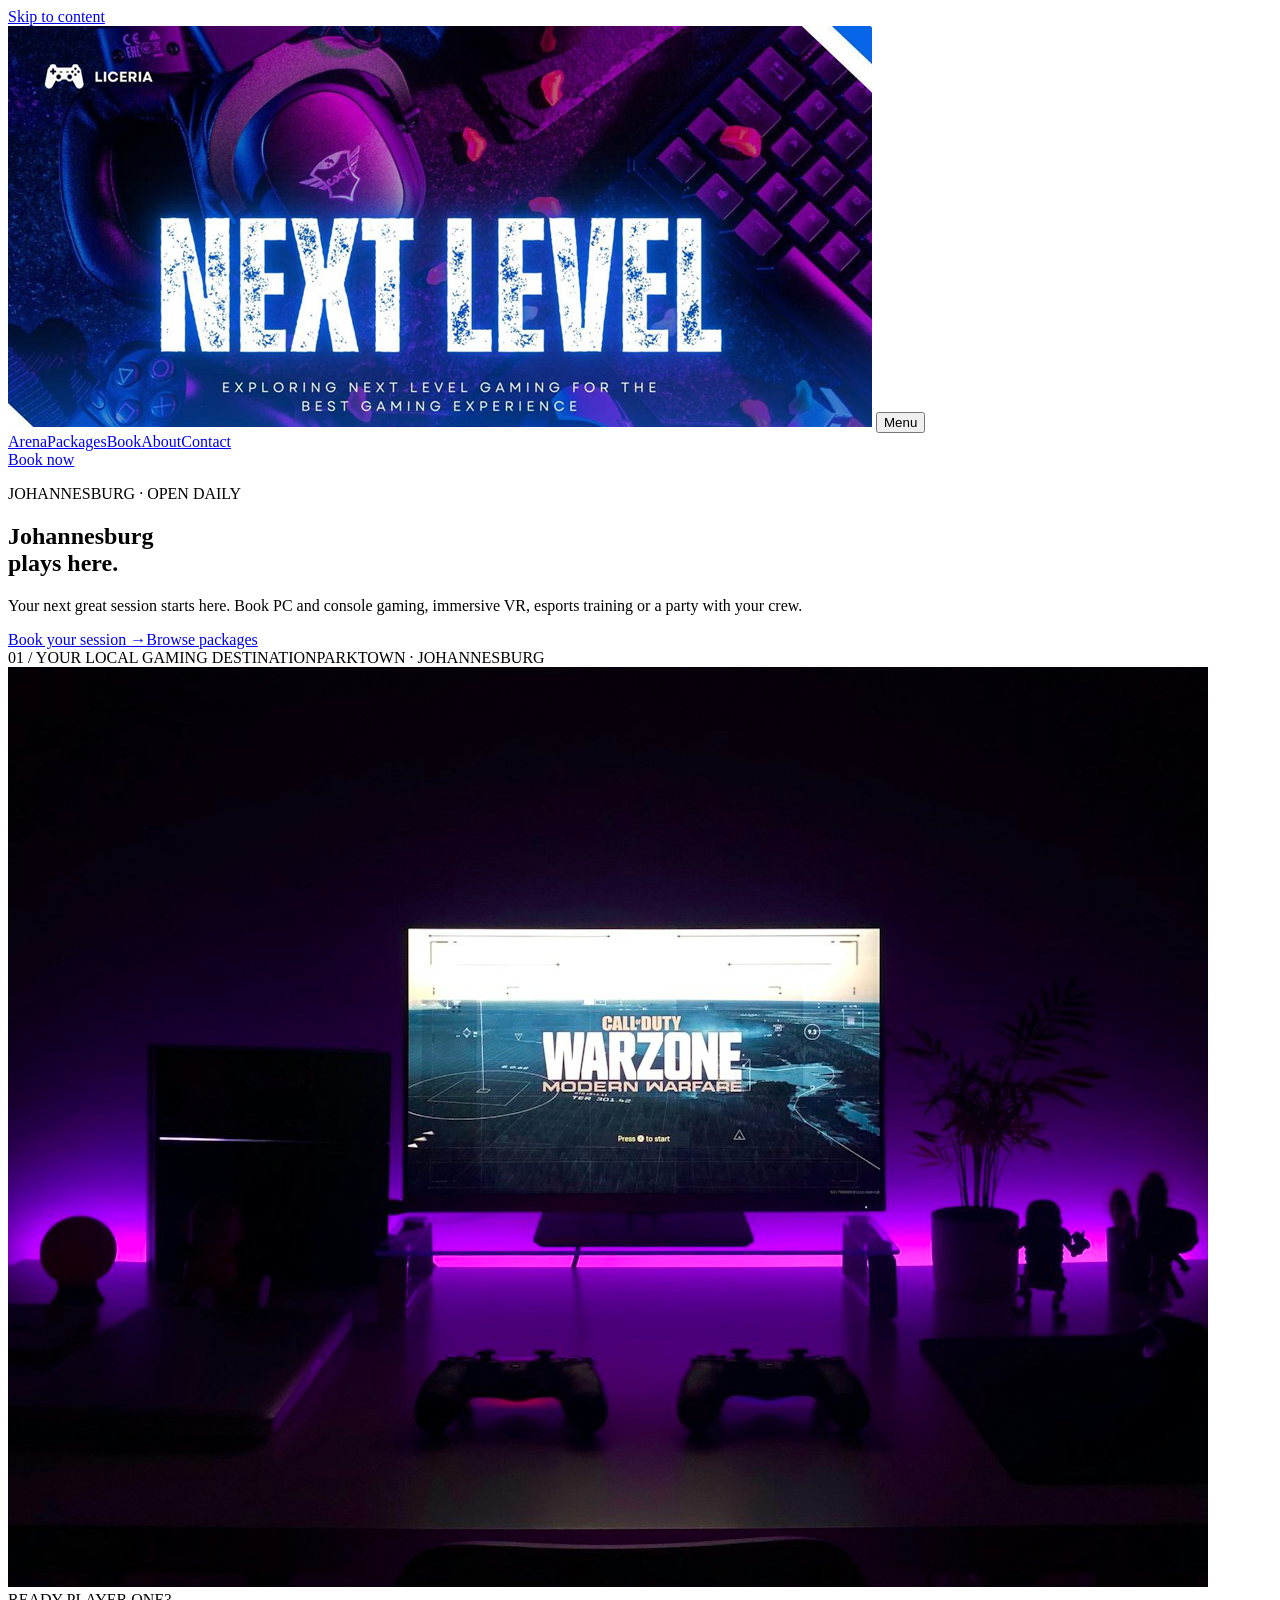
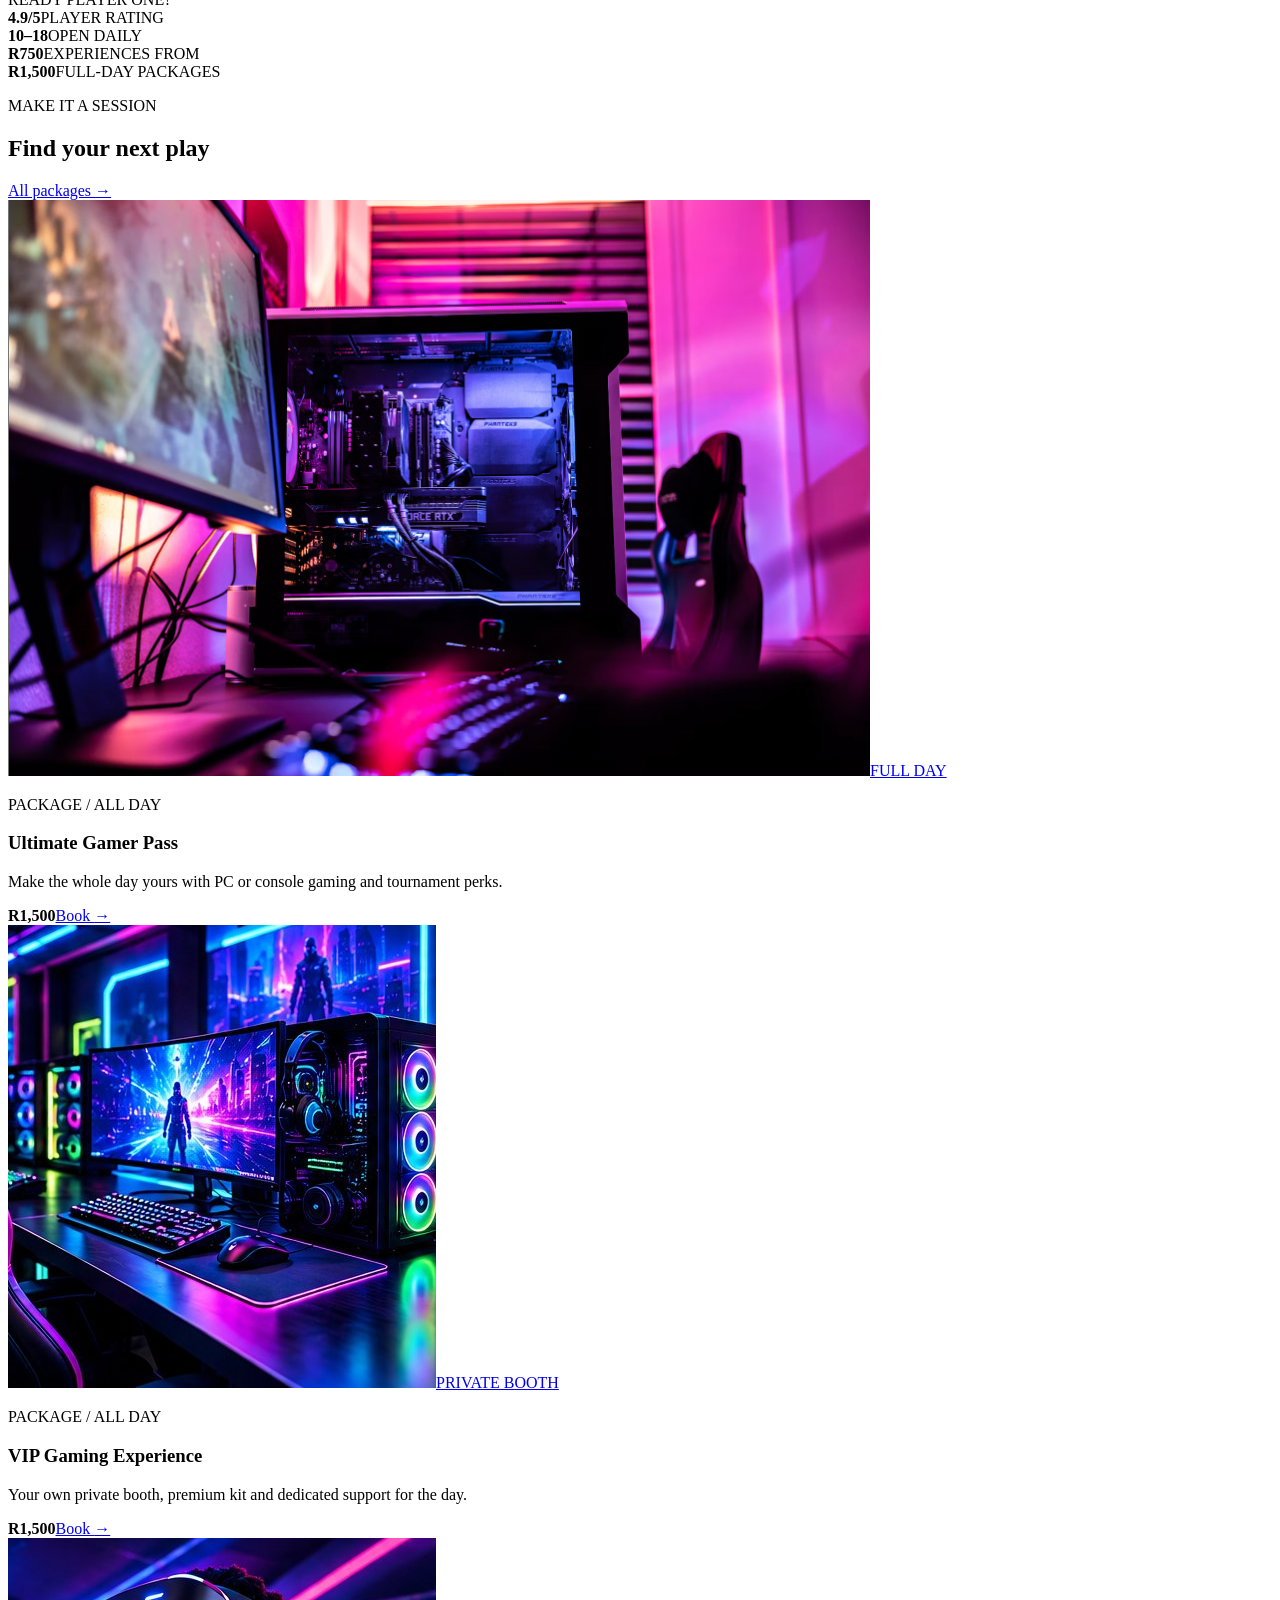
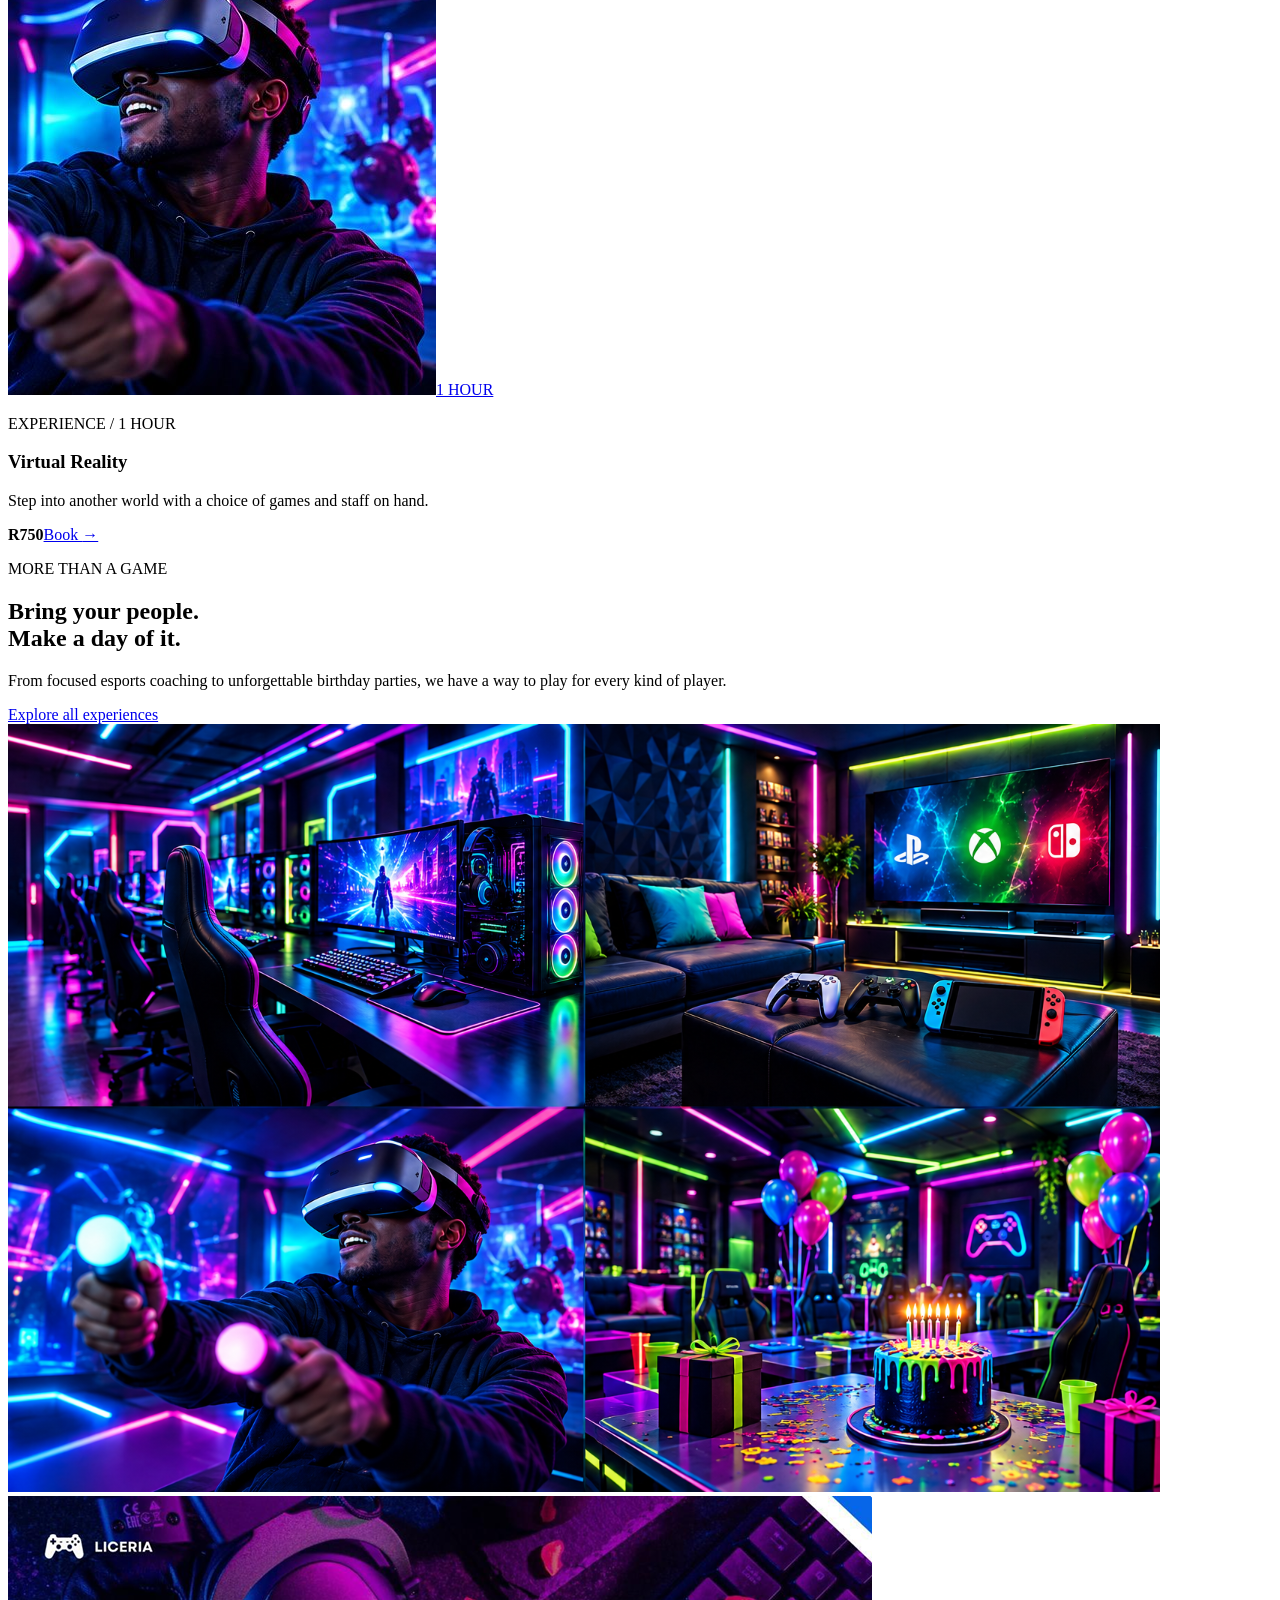
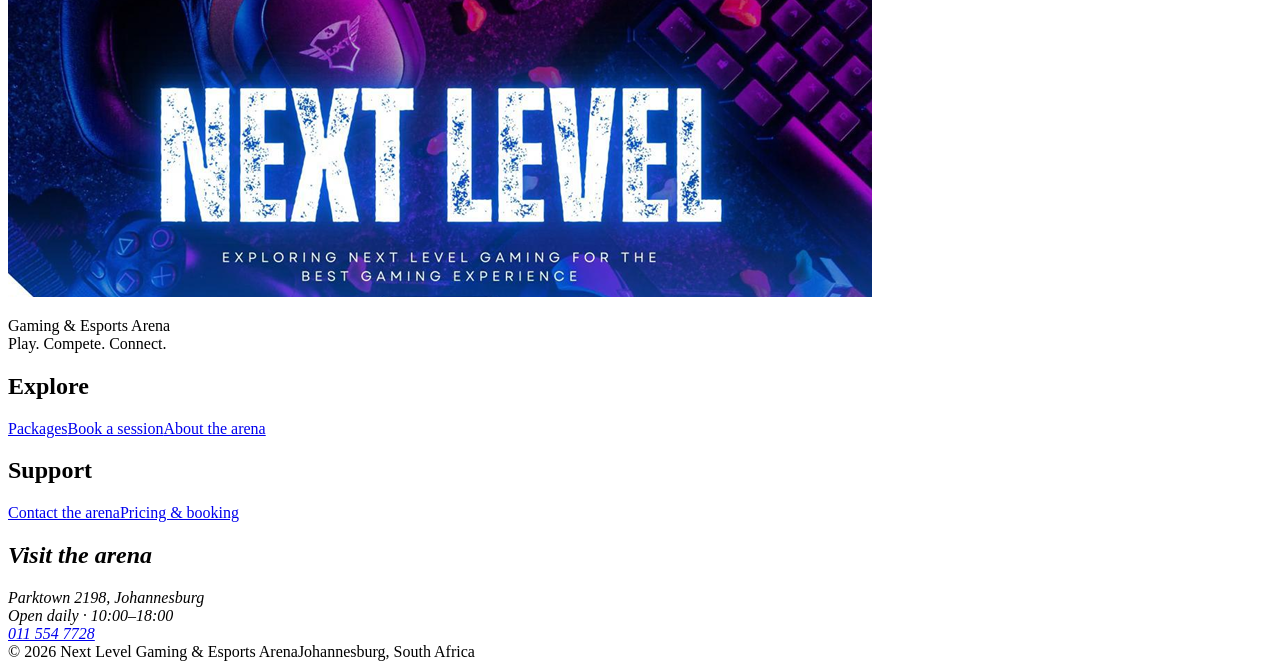
==== commit b9c234c3: "Adding images, adjusting code" ====
--- a/index.html
+++ b/index.html
@@ -8,8 +8,6 @@
   <title>Next Level Gaming &amp; Esports Arena | Johannesburg</title>
   <link rel="preconnect" href="https://fonts.googleapis.com">
   <link rel="preconnect" href="https://fonts.gstatic.com" crossorigin>
-  <link href="https://fonts.googleapis.com/css2?family=Rajdhani:wght@400;500;600;700&family=Inter:wght@400;500;600;700&display=swap" rel="stylesheet">
-  <link rel="stylesheet" href="styles.css">
   <script src="js/script.js" defer></script>
 </head>
 <body>
@@ -19,9 +17,9 @@
       <a class="brand" href="index.html" aria-label="Next Level Arena home"><img class="brand-logo" src="assets/next-level-logo.png" alt="Next Level Gaming"></a>
       <button class="menu-toggle" type="button" aria-expanded="false" aria-controls="site-nav">Menu</button>
       <nav class="site-nav" id="site-nav" aria-label="Main navigation">
-        <a href="index.html" aria-current="page">Arena</a><a href="courses.html">Packages</a><a href="book.html">Book</a><a href="bookings.html">Bookings</a><a href="about.html">About</a><a href="contact.html">Contact</a>
+        <a href="index.html" aria-current="page">Arena</a><a href="packages.html">Packages</a><a href="fees.html">Book</a><a href="about.html">About</a><a href="contact.html">Contact</a>
       </nav>
-      <div class="header-actions"><a class="button button-quiet" href="account.html">Client login</a><a class="button button-primary button-small" href="account.html#register">Register</a></div>
+      <div class="header-actions"><a class="button button-primary button-small" href="fees.html">Book now</a></div>
     </div>
   </header>
 
@@ -31,7 +29,7 @@
         <p class="eyebrow"><span class="status-dot"></span> JOHANNESBURG · OPEN DAILY</p>
         <h1>Johannesburg<br>plays here.</h1>
         <p class="lead">Your next great session starts here. Book PC and console gaming, immersive VR, esports training or a party with your crew.</p>
-        <div class="button-row"><a class="button button-primary" href="book.html">Book your session <span aria-hidden="true">→</span></a><a class="button button-outline" href="courses.html">Browse packages</a></div>
+        <div class="button-row"><a class="button button-primary" href="fees.html">Book your session <span aria-hidden="true">→</span></a><a class="button button-outline" href="packages.html">Browse packages</a></div>
         <div class="hero-note"><span>01 / YOUR LOCAL GAMING DESTINATION</span><span>PARKTOWN · JOHANNESBURG</span></div>
       </div>
       <div class="hero-art">
@@ -48,33 +46,33 @@
     </section>
 
     <section class="container section-block">
-      <div class="section-heading"><div><p class="eyebrow">MAKE IT A SESSION</p><h2>Find your next play</h2></div><a class="text-link" href="courses.html">All packages <span aria-hidden="true">→</span></a></div>
+      <div class="section-heading"><div><p class="eyebrow">MAKE IT A SESSION</p><h2>Find your next play</h2></div><a class="text-link" href="packages.html">All packages <span aria-hidden="true">→</span></a></div>
       <div class="package-grid package-grid-home">
         <article class="package-card">
-          <a class="package-image" href="book.html?package=gamer-pass"><img src="assets/gamerpass.jpg" alt="High-performance PC gaming station"><span class="image-tag">FULL DAY</span></a>
-          <div class="package-content"><p class="eyebrow">PACKAGE <span class="divider">/</span> ALL DAY</p><h3>Ultimate Gamer Pass</h3><p>Make the whole day yours with PC or console gaming and tournament perks.</p><div class="card-bottom"><strong class="price">R1,500</strong><a class="text-link" href="book.html?package=gamer-pass">Book <span aria-hidden="true">→</span></a></div></div>
+          <a class="package-image" href="fees.html?package=gamer-pass"><img src="assets/gamerpass.jpg" alt="High-performance PC gaming station"><span class="image-tag">FULL DAY</span></a>
+          <div class="package-content"><p class="eyebrow">PACKAGE <span class="divider">/</span> ALL DAY</p><h3>Ultimate Gamer Pass</h3><p>Make the whole day yours with PC or console gaming and tournament perks.</p><div class="card-bottom"><strong class="price">R1,500</strong><a class="text-link" href="fees.html?package=gamer-pass">Book <span aria-hidden="true">→</span></a></div></div>
         </article>
         <article class="package-card">
-          <a class="package-image" href="book.html?package=vip"><img src="assets/pc-gaming.jpg" alt="Premium gaming PC and peripherals"><span class="image-tag">PRIVATE BOOTH</span></a>
-          <div class="package-content"><p class="eyebrow">PACKAGE <span class="divider">/</span> ALL DAY</p><h3>VIP Gaming Experience</h3><p>Your own private booth, premium kit and dedicated support for the day.</p><div class="card-bottom"><strong class="price">R1,500</strong><a class="text-link" href="book.html?package=vip">Book <span aria-hidden="true">→</span></a></div></div>
+          <a class="package-image" href="fees.html?package=vip"><img src="assets/pc-gaming.jpg" alt="Premium gaming PC and peripherals"><span class="image-tag">PRIVATE BOOTH</span></a>
+          <div class="package-content"><p class="eyebrow">PACKAGE <span class="divider">/</span> ALL DAY</p><h3>VIP Gaming Experience</h3><p>Your own private booth, premium kit and dedicated support for the day.</p><div class="card-bottom"><strong class="price">R1,500</strong><a class="text-link" href="fees.html?package=vip">Book <span aria-hidden="true">→</span></a></div></div>
         </article>
         <article class="package-card">
-          <a class="package-image" href="book.html?package=vr"><img src="assets/vr-experience.jpg" alt="Player immersed in a virtual reality game"><span class="image-tag">1 HOUR</span></a>
-          <div class="package-content"><p class="eyebrow eyebrow-purple">EXPERIENCE <span class="divider">/</span> 1 HOUR</p><h3>Virtual Reality</h3><p>Step into another world with a choice of games and staff on hand.</p><div class="card-bottom"><strong class="price price-purple">R750</strong><a class="text-link" href="book.html?package=vr">Book <span aria-hidden="true">→</span></a></div></div>
+          <a class="package-image" href="fees.html?package=vr"><img src="assets/vr-experience.jpg" alt="Player immersed in a virtual reality game"><span class="image-tag">1 HOUR</span></a>
+          <div class="package-content"><p class="eyebrow eyebrow-purple">EXPERIENCE <span class="divider">/</span> 1 HOUR</p><h3>Virtual Reality</h3><p>Step into another world with a choice of games and staff on hand.</p><div class="card-bottom"><strong class="price price-purple">R750</strong><a class="text-link" href="fees.html?package=vr">Book <span aria-hidden="true">→</span></a></div></div>
         </article>
       </div>
     </section>
 
     <section class="container feature-band">
-      <div><p class="eyebrow">MORE THAN A GAME</p><h2>Bring your people.<br>Make a day of it.</h2><p>From focused esports coaching to unforgettable birthday parties, we have a way to play for every kind of player.</p><a class="button button-primary" href="courses.html">Explore all experiences</a></div>
+      <div><p class="eyebrow">MORE THAN A GAME</p><h2>Bring your people.<br>Make a day of it.</h2><p>From focused esports coaching to unforgettable birthday parties, we have a way to play for every kind of player.</p><a class="button button-primary" href="packages.html">Explore all experiences</a></div>
       <img src="assets/package-promos.png" alt="PC gaming, console, VR and party experiences at Next Level Arena">
     </section>
   </main>
 
   <footer class="site-footer"><div class="container footer-grid">
     <div><a class="brand" href="index.html"><img class="brand-logo" src="assets/next-level-logo.png" alt="Next Level Gaming"></a><p>Gaming &amp; Esports Arena<br>Play. Compete. Connect.</p></div>
-    <nav aria-label="Explore"><h2>Explore</h2><a href="courses.html">Packages</a><a href="fees.html">Pricing &amp; discounts</a><a href="book.html">Book a session</a></nav>
-    <nav aria-label="Your account"><h2>Your account</h2><a href="account.html">Client login</a><a href="account.html#register">Register</a><a href="bookings.html">My bookings</a></nav>
+    <nav aria-label="Explore"><h2>Explore</h2><a href="packages.html">Packages</a><a href="fees.html">Book a session</a><a href="about.html">About the arena</a></nav>
+    <nav aria-label="Support"><h2>Support</h2><a href="contact.html">Contact the arena</a><a href="fees.html">Pricing &amp; booking</a></nav>
     <address><h2>Visit the arena</h2>Parktown 2198, Johannesburg<br>Open daily · 10:00–18:00<br><a href="tel:+27115547728">011 554 7728</a></address>
   </div><div class="container footer-bottom"><span>© 2026 Next Level Gaming &amp; Esports Arena</span><span>Johannesburg, South Africa</span></div></footer>
 </body>
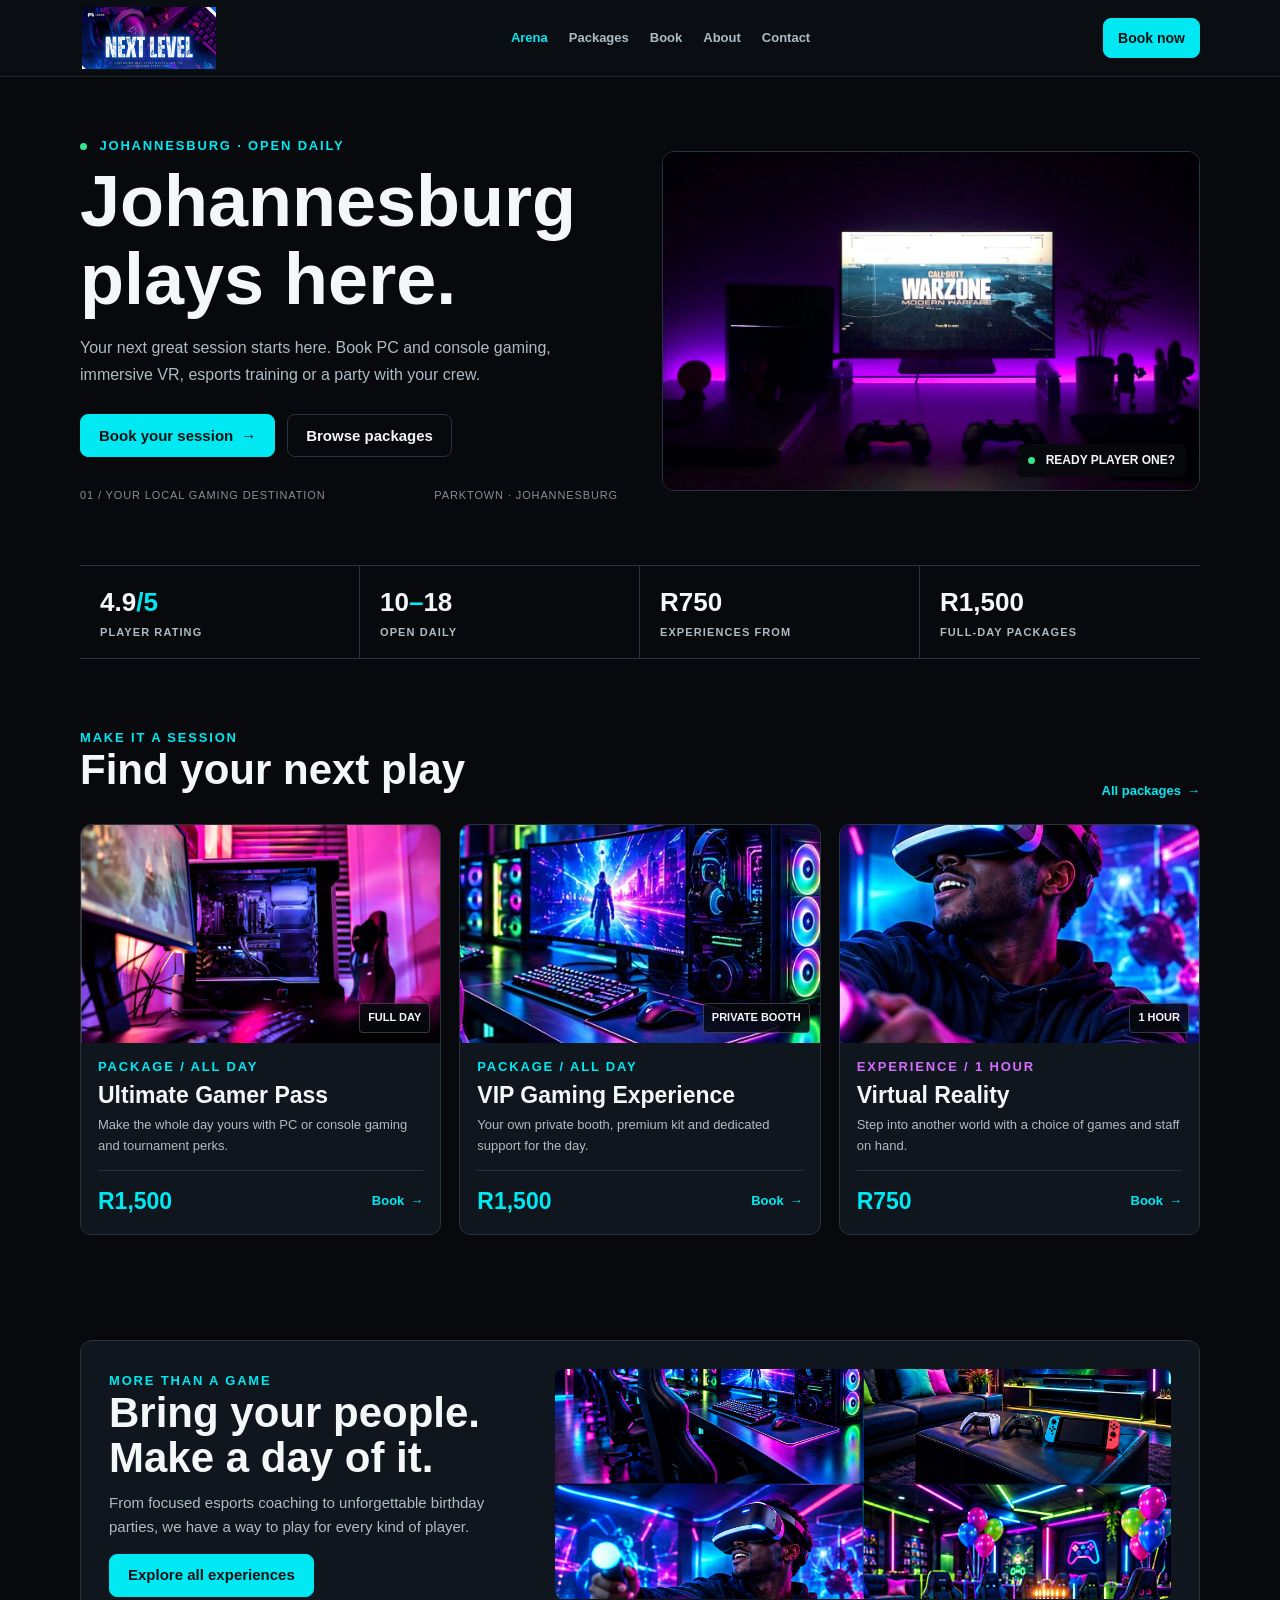
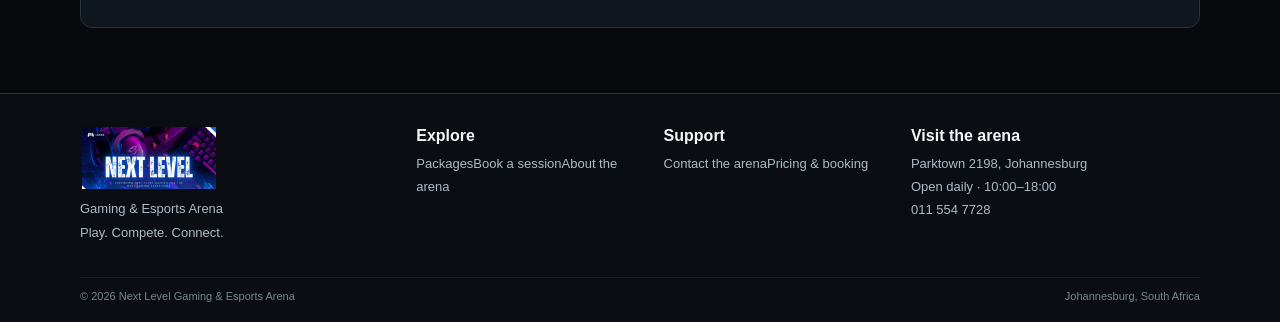
==== commit cedb2488: "Linking stylesheet" ====
--- a/index.html
+++ b/index.html
@@ -1,6 +1,7 @@
 <!doctype html>
 <html lang="en">
 <head>
+  <link rel="stylesheet" href="style.css">
   <meta charset="utf-8">
   <meta name="viewport" content="width=device-width, initial-scale=1">
   <meta name="theme-color" content="#07090d">
--- a/style.css
+++ b/style.css
@@ -0,0 +1,220 @@
+:root {
+  color-scheme: dark;
+  --bg: #07090d;
+  --surface: #10161d;
+  --line: #26343d;
+  --text: #f4f7f8;
+  --muted: #aebbc3;
+  --cyan: #00e8f2;
+  --purple: #d36eff;
+  --green: #39e58c;
+  --font-head: "Rajdhani", "Arial Narrow", sans-serif;
+  --heading: var(--font-head);
+  --dim: var(--muted);
+  --cy: var(--cyan);
+  --li: #b8f46a;
+  --vi: var(--purple);
+  --cd: var(--surface);
+  font-family: "Inter", Arial, sans-serif;
+  background: var(--bg);
+  color: var(--text);
+}
+
+* { box-sizing: border-box; }
+html { scroll-behavior: smooth; }
+body { min-width: 320px; margin: 0; background: var(--bg); color: var(--text); font-size: 15px; line-height: 1.6; }
+img { display: block; max-width: 100%; }
+a { color: inherit; text-decoration: none; }
+button, input, select, textarea { font: inherit; }
+[hidden] { display: none !important; }
+.container { width: min(1120px, calc(100% - 48px)); margin-inline: auto; }
+.skip-link { position: fixed; z-index: 20; top: 10px; left: 10px; padding: 10px 14px; transform: translateY(-150%); background: var(--cyan); color: #071116; font-weight: 700; }
+.skip-link:focus { transform: translateY(0); }
+a:focus-visible, button:focus-visible, input:focus-visible, select:focus-visible, textarea:focus-visible { outline: 2px solid var(--cyan); outline-offset: 3px; }
+
+.site-header { position: relative; z-index: 5; border-bottom: 1px solid rgba(159,189,201,.13); background: #0a0e13; }
+.site-header.container { min-height: 76px; display: flex; align-items: center; justify-content: space-between; gap: 24px; padding-block: 8px; }
+.header-inner { min-height: 76px; display: flex; align-items: center; gap: 25px; }
+.brand, .logo { display: inline-flex; align-items: center; flex: 0 0 auto; }
+.brand-logo { width: 138px; max-height: 62px; object-fit: contain; }
+.logo-mark { width: 34px; height: 34px; display: grid; place-items: center; margin-right: 9px; border-radius: 10px 4px 10px 4px; background: linear-gradient(140deg,#7b00ff,#00a8ff); color: #fff; font-family: var(--font-head); font-size: 20px; font-weight: 700; }
+.site-nav { display: flex; flex: 1; align-items: center; justify-content: center; gap: 21px; }
+.site-nav a, .main-nav a, .site-header > nav a { color: var(--muted); font-size: 13px; font-weight: 600; }
+.site-nav a:hover, .site-nav a[aria-current="page"], .main-nav a:hover, .main-nav a[aria-current="page"], .site-header > nav a:hover { color: var(--cyan); }
+.site-header > nav { display: flex; flex-wrap: wrap; align-items: center; justify-content: center; gap: 12px 22px; }
+.main-nav { flex: 1; }
+.main-nav ul { display: flex; flex-wrap: wrap; align-items: center; justify-content: center; gap: 9px 21px; margin: 0; padding: 0; list-style: none; }
+.header-actions { display: flex; align-items: center; gap: 8px; }
+.menu-toggle { display: none; }
+.button, .btn { min-height: 43px; display: inline-flex; align-items: center; justify-content: center; gap: 8px; padding: 8px 18px; border: 1px solid var(--line); border-radius: 8px; background: transparent; color: var(--text); font-family: var(--font-head); font-size: 15px; font-weight: 700; cursor: pointer; transition: transform .18s ease, background .18s ease, border-color .18s ease; }
+.button:hover, .btn:hover { transform: translateY(-2px); border-color: var(--cyan); }
+.button-primary, .btn-primary { border-color: var(--cyan); background: var(--cyan); color: #061115; }
+.button-primary:hover, .btn-primary:hover { background: #58f6fb; color: #061115; }
+.button-outline, .button-quiet { border-color: var(--line); background: transparent; color: var(--text); }
+.button-small { min-height: 37px; padding-inline: 14px; font-size: 14px; }
+.button-wide { width: 100%; }
+.button-row { display: flex; flex-wrap: wrap; gap: 12px; margin-top: 26px; }
+
+h1, h2, h3, h4 { font-family: var(--font-head); line-height: 1.08; }
+h1 { margin: 0 0 14px; font-size: clamp(44px, 6vw, 72px); }
+h2 { margin: 0 0 10px; font-size: clamp(28px, 4vw, 42px); }
+h3 { margin: 0 0 8px; font-size: 23px; }
+p { margin-top: 0; }
+.eyebrow { margin: 0; color: var(--cyan); font-family: var(--font-head); font-size: 13px; font-weight: 700; letter-spacing: .14em; line-height: 1.4; }
+.eyebrow.experience, .eyebrow-purple { color: var(--purple); }
+.lead { max-width: 620px; color: var(--muted); font-size: 16px; line-height: 1.7; }
+.container main, main.container { padding-block: 30px 58px; }
+.page-main { min-height: 54vh; padding-block: 50px 78px; }
+.page-head, .section-head { margin: 28px 0; }
+.page-head h1, .section-head h1 { margin: 8px 0 12px; }
+.page-head .lead, .section-head .lead { max-width: 650px; }
+.page-head:has(.chips) { display: flex; align-items: end; justify-content: space-between; gap: 18px; }
+
+.hero { min-height: 480px; display: grid; grid-template-columns: 1fr 1fr; align-items: center; gap: 44px; padding-block: 48px; }
+.hero-copy { padding-block: 12px; }
+.hero h1 { margin-block: 8px 15px; }
+.hero-art { position: relative; }
+.hero-art img, .hero > img { width: 100%; height: 340px; border: 1px solid var(--line); border-radius: 12px; object-fit: cover; }
+.image-caption { position: absolute; right: 14px; bottom: 14px; padding: 7px 11px; border-radius: 5px; background: rgba(7,9,13,.9); font-family: var(--font-head); font-size: 12px; font-weight: 700; }
+.status-dot { display: inline-block; width: 7px; height: 7px; margin-right: 7px; border-radius: 50%; background: var(--green); }
+.hero-note { display: flex; justify-content: space-between; gap: 10px; margin-top: 30px; color: #829198; font-family: var(--font-head); font-size: 11px; letter-spacing: .08em; }
+.quick-facts { display: grid; grid-template-columns: repeat(4,1fr); border-block: 1px solid var(--line); }
+.quick-facts div { min-height: 92px; display: flex; flex-direction: column; justify-content: center; padding: 14px 20px; border-right: 1px solid var(--line); }
+.quick-facts div:last-child { border: 0; }
+.quick-facts strong { font-family: var(--font-head); font-size: 26px; }
+.quick-facts div > span { color: var(--muted); font-family: var(--font-head); font-size: 11px; font-weight: 700; letter-spacing: .1em; }
+.accent { color: var(--cyan); }
+.section-block { padding-block: 70px; }
+.section-heading { display: flex; align-items: end; justify-content: space-between; gap: 20px; margin-bottom: 22px; }
+.text-link { display: inline-flex; gap: 6px; color: var(--cyan); font-size: 13px; font-weight: 700; }
+.package-grid, .grid { display: grid; grid-template-columns: repeat(3,minmax(0,1fr)); gap: 18px; margin-block: 20px 35px; }
+.package-grid-home { grid-template-columns: repeat(3,minmax(0,1fr)); }
+.grid-4 { grid-template-columns: repeat(4,minmax(0,1fr)); }
+.package-card, .card { min-width: 0; overflow: hidden; border: 1px solid var(--line); border-radius: 11px; background: var(--surface); }
+.card { padding: 18px; }
+.package-card:hover, .card:hover { border-color: rgba(0,232,242,.55); }
+.package-image { position: relative; display: block; overflow: hidden; aspect-ratio: 1.65; background: #141c25; }
+.package-image img, .card-image { width: 100%; height: 100%; object-fit: cover; transition: transform .3s ease; }
+.package-card:hover .package-image img { transform: scale(1.035); }
+.image-tag { position: absolute; right: 10px; bottom: 10px; padding: 5px 8px; border: 1px solid rgba(255,255,255,.2); border-radius: 4px; background: rgba(7,9,13,.85); font-family: var(--font-head); font-size: 11px; font-weight: 700; }
+.package-content { padding: 15px 17px; }
+.package-content h2, .package-content h3, .card h2, .card h3 { margin-block: 7px; font-size: 23px; }
+.package-content > p:not(.eyebrow), .card > p { min-height: 40px; color: var(--muted); font-size: 13px; }
+.meta, .price-row, .card-bottom { display: flex; align-items: center; justify-content: space-between; gap: 10px; }
+.meta { margin-block: 12px 5px; color: var(--muted); font-size: 12px; }
+.price { color: var(--cyan); font-family: var(--font-head); font-size: 23px; font-weight: 700; }
+.price-row, .card-bottom { padding-top: 12px; border-top: 1px solid var(--line); }
+.card-image { width: calc(100% + 36px); max-width: none; height: 175px; margin: -18px -18px 15px; }
+.feature-band { display: grid; grid-template-columns: .8fr 1.2fr; align-items: center; gap: 35px; margin-bottom: 65px; padding: 28px; border: 1px solid var(--line); border-radius: 12px; background: var(--surface); }
+.feature-band p:not(.eyebrow) { color: var(--muted); }
+.feature-band img { width: 100%; height: 230px; border-radius: 8px; object-fit: cover; }
+
+.site-footer { margin-top: 28px; border-top: 1px solid var(--line); background: #0a0e13; }
+.footer-grid { display: grid; grid-template-columns: 1.4fr 1fr 1fr 1.3fr; gap: 25px; padding-block: 33px; color: var(--muted); font-size: 13px; line-height: 1.8; }
+.footer-grid .logo, .footer-grid .brand { margin-bottom: 8px; }
+.footer-grid p { margin: 0; }
+.footer-grid nav, .footer-grid address { font-style: normal; }
+.footer-grid h2, .footer-grid h4 { margin: 0 0 7px; color: var(--text); font-size: 16px; }
+.footer-grid nav ul { margin: 0; padding: 0; list-style: none; }
+.footer-grid a:hover { color: var(--cyan); }
+.footer-bottom { display: flex; justify-content: space-between; padding-block: 10px 16px; border-top: 1px solid rgba(159,189,201,.1); color: #78868c; font-size: 11px; }
+
+.contact-grid { display: grid; grid-template-columns: 1.2fr .8fr; gap: 20px; }
+.contact-grid .card { padding: 22px; }
+.contact-grid .row, .form-row { display: grid; grid-template-columns: 1fr 1fr; gap: 14px; }
+.field { display: flex; flex-direction: column; gap: 6px; margin-bottom: 14px; }
+.field label { font-size: 12px; font-weight: 600; }
+.field input, .field select, .field textarea { width: 100%; min-height: 44px; padding: 10px 12px; border: 1px solid var(--line); border-radius: 7px; background: #0b1016; color: var(--text); font-size: 13px; }
+.field textarea { min-height: 110px; resize: vertical; }
+.field input::placeholder, .field textarea::placeholder { color: #74848c; }
+.info { display: grid; gap: 11px; }
+.info-item { padding: 16px; border: 1px solid var(--line); border-radius: 9px; background: var(--surface); }
+.info-item h3 { margin: 5px 0; font-size: 20px; }
+.info-item p { margin: 0; color: var(--muted); font-size: 13px; }
+.form-note { margin-top: 10px; color: #829198; font-size: 11px; }
+
+.detail-page { max-width: 900px; }
+.detail-page .crumb { margin: 0 0 14px; color: var(--muted); font-size: 13px; }
+.detail-page .crumb a { color: var(--cyan); }
+.detail-page > h1 { margin-block: 8px; font-size: clamp(42px,6vw,62px); }
+.detail-page > h2 { margin-top: 28px; font-size: 27px; }
+.detail-page > .lead { max-width: 760px; }
+.detail-image { width: 100%; max-height: 350px; margin-block: 20px; border: 1px solid var(--line); border-radius: 10px; object-fit: cover; }
+.bullets { display: grid; gap: 7px; padding-left: 20px; color: var(--muted); font-size: 14px; }
+.detail-page > .bullets { line-height: 1.8; }
+.detail-page .btn { margin-top: 20px; }
+
+.booking-layout { display: grid; grid-template-columns: minmax(0,1.55fr) minmax(285px,.8fr); align-items: start; gap: 24px; }
+.booking-section { margin: 0 0 22px; padding: 0; border: 0; }
+.booking-section legend { margin-bottom: 12px; font-family: var(--font-head); font-size: 21px; font-weight: 700; }
+.booking-section legend span { margin-right: 8px; color: var(--cyan); }
+.option-list { display: grid; gap: 8px; }
+.option { min-height: 58px; display: flex; align-items: center; justify-content: space-between; gap: 12px; padding: 10px 13px; border: 1px solid var(--line); border-radius: 8px; background: var(--surface); cursor: pointer; }
+.option:has(input:checked), .option.selected { border-color: var(--cyan); background: rgba(0,232,242,.08); }
+.option b, .option strong { display: block; font-family: var(--font-head); font-size: 16px; }
+.option i { display: block; color: var(--muted); font-size: 11px; font-style: normal; }
+.option em { color: var(--cyan); font-size: 13px; font-style: normal; font-weight: 700; }
+.option input { accent-color: var(--cyan); }
+.chips { display: flex; flex-wrap: wrap; gap: 8px; }
+.chips button { min-height: 37px; padding: 0 11px; border: 1px solid var(--line); border-radius: 7px; background: var(--surface); color: var(--muted); font-size: 12px; cursor: pointer; }
+.chips button.active, .chips button[aria-pressed="true"], .chips button:hover { border-color: var(--cyan); background: rgba(0,232,242,.1); color: var(--cyan); }
+.quantity { display: inline-flex; align-items: center; gap: 13px; }
+.quantity button { width: 39px; height: 39px; border: 1px solid var(--cyan); border-radius: 7px; background: transparent; color: var(--cyan); font-size: 20px; cursor: pointer; }
+.quantity input { width: 68px; min-height: 39px; padding: 5px; border: 1px solid var(--line); border-radius: 7px; background: #0b1016; color: var(--text); text-align: center; }
+.quantity b, .quantity output { min-width: 24px; font-family: var(--font-head); font-size: 22px; text-align: center; }
+.summary-package { display: flex; align-items: center; gap: 12px; margin-block: 16px; }
+.summary-image { width: 82px; height: 66px; flex: 0 0 auto; border-radius: 6px; object-fit: cover; }
+.summary-package strong, .summary-package span { display: block; }
+.summary-package span { margin-top: 4px; color: var(--muted); font-size: 11px; }
+.summary { position: sticky; top: 20px; padding: 20px; border: 1px solid var(--line); border-radius: 10px; background: var(--surface); }
+.summary h3 { margin-bottom: 13px; }
+.summary .row { display: flex; justify-content: space-between; gap: 10px; padding-block: 8px; border-bottom: 1px solid var(--line); color: var(--muted); font-size: 12px; }
+.summary .row.total { margin-top: 7px; border: 0; color: var(--text); font-size: 15px; }
+.summary .row.total b { color: var(--cyan); font-family: var(--font-head); font-size: 24px; }
+.summary .btn { width: 100%; margin-top: 15px; }
+.booking-contact { margin-top: 18px; }
+.booking-status { margin-top: 12px; color: var(--green); font-size: 13px; }
+.booking-error { color: #ffaaa2; }
+
+@media (max-width: 900px) {
+  .site-nav, .main-nav ul { gap: 12px; }
+  .grid { grid-template-columns: repeat(2,minmax(0,1fr)); }
+  .grid-4 { grid-template-columns: repeat(2,minmax(0,1fr)); }
+  .package-grid-home { grid-template-columns: repeat(3,minmax(0,1fr)); gap: 12px; }
+  .package-grid-home .package-content { padding: 12px; }
+  .package-grid-home .package-content h3 { font-size: 19px; }
+  .package-grid-home .package-content > p:not(.eyebrow) { min-height: 62px; font-size: 12px; }
+}
+@media (max-width: 680px) {
+  .container { width: min(100% - 34px,560px); }
+  .header-inner { min-height: 68px; flex-wrap: wrap; justify-content: space-between; gap: 8px; padding-block: 7px; }
+  .brand-logo { width: 118px; max-height: 53px; }
+  .site-nav { flex-basis: 100%; order: 3; flex-wrap: nowrap; justify-content: flex-start; overflow-x: auto; gap: 17px; padding: 6px 0; }
+  .site-nav a { white-space: nowrap; }
+  .site-header.container { flex-wrap: wrap; justify-content: space-between; gap: 9px; }
+  .site-header.container .main-nav { order: 3; flex-basis: 100%; overflow-x: auto; }
+  .main-nav ul { flex-wrap: nowrap; justify-content: flex-start; gap: 17px; padding-block: 5px; white-space: nowrap; }
+  .site-header > nav { justify-content: flex-start; }
+  .hero { min-height: 0; grid-template-columns: 1fr; gap: 22px; padding-block: 36px; }
+  .hero-art img, .hero > img { height: 245px; }
+  .hero-note { font-size: 9px; }
+  .quick-facts { grid-template-columns: 1fr 1fr; }
+  .quick-facts div { min-height: 78px; padding: 11px; border-bottom: 1px solid var(--line); }
+  .quick-facts div:nth-child(2) { border-right: 0; }
+  .quick-facts div:nth-child(n+3) { border-bottom: 0; }
+  .section-block { padding-block: 48px; }
+  .section-heading { align-items: flex-start; }
+  .page-head:has(.chips) { align-items: flex-start; flex-direction: column; }
+  .package-grid, .grid, .grid-4, .package-grid-home, .contact-grid, .booking-layout, .feature-band { grid-template-columns: 1fr; }
+  .package-grid-home .package-content > p:not(.eyebrow) { min-height: auto; }
+  .feature-band { gap: 20px; margin-bottom: 42px; padding: 19px; }
+  .feature-band img { height: 195px; }
+  .contact-grid .row, .form-row { grid-template-columns: 1fr; gap: 0; }
+  .summary { position: static; }
+  .footer-grid { grid-template-columns: repeat(2,minmax(0,1fr)); gap: 18px 12px; }
+  .footer-grid > :first-child { grid-column: 1/-1; }
+  .footer-bottom { flex-direction: column; gap: 0; }
+}
+@media (prefers-reduced-motion: reduce) {
+  *, *::before, *::after { scroll-behavior: auto !important; transition-duration: .01ms !important; }
+}
